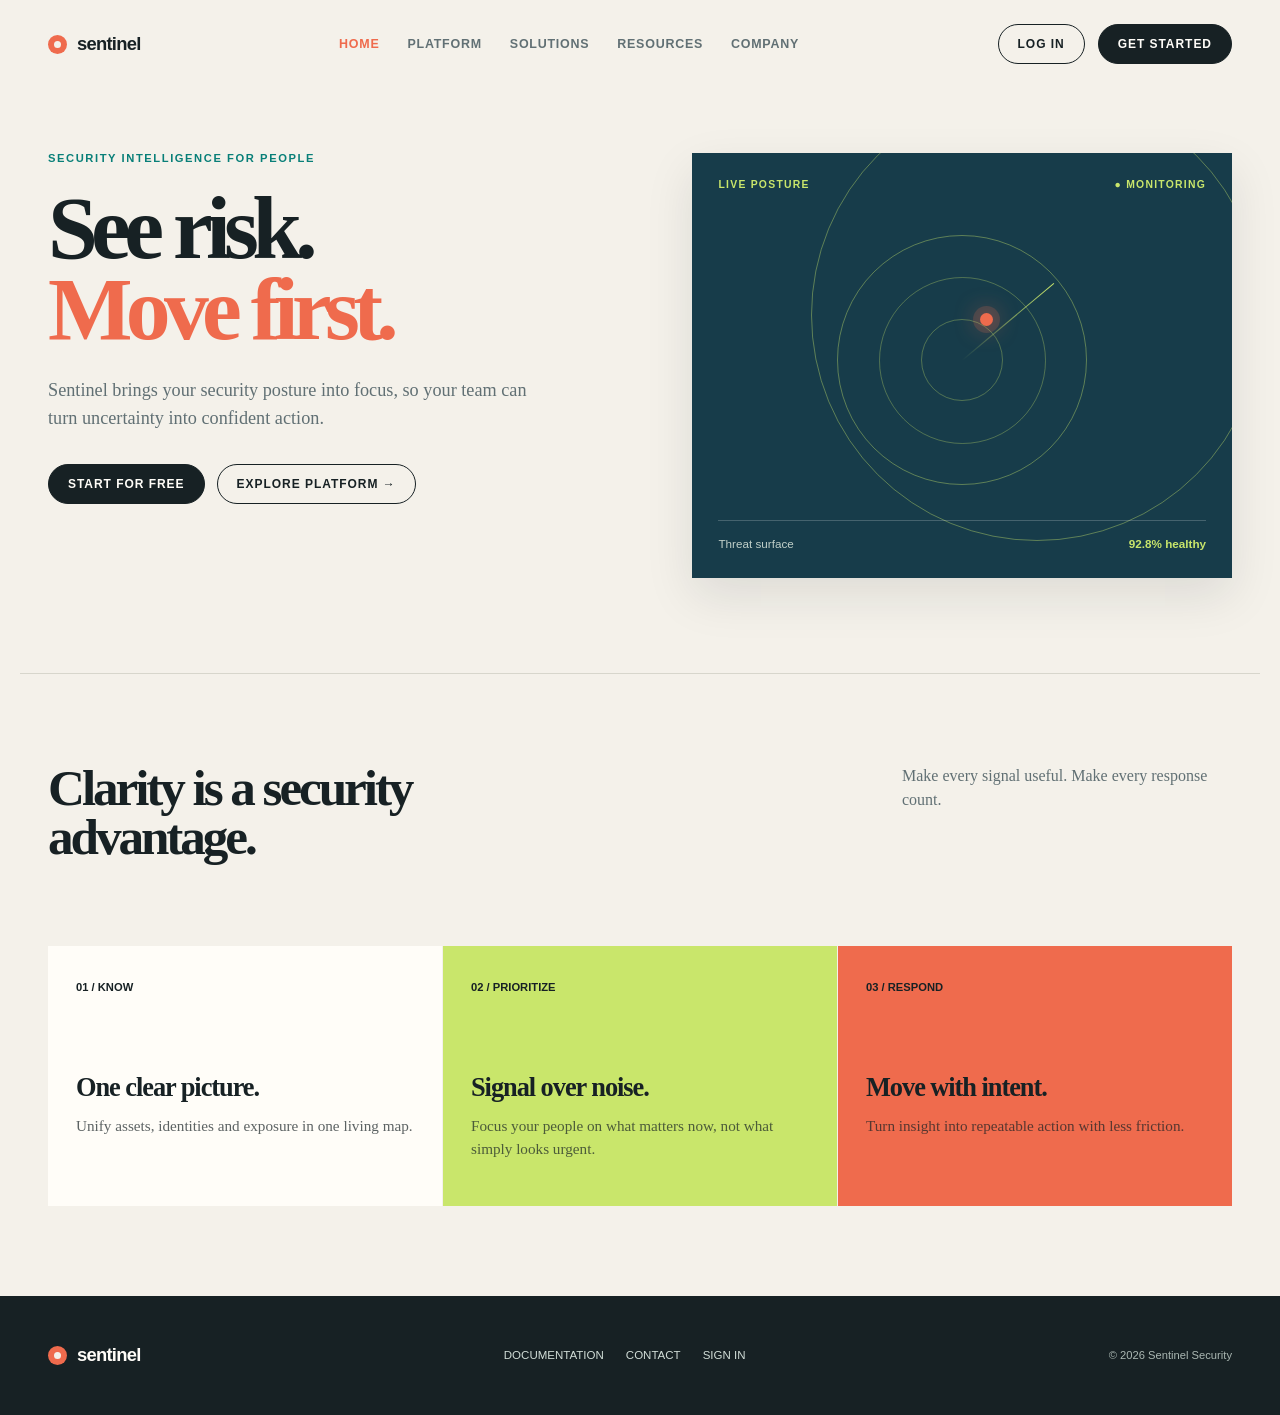
==== templates/index.html @ 2c0209e2 "this is hero page" ====
<!DOCTYPE html>
<html lang="en">
<head>
    <meta charset="UTF-8">
    <meta name="viewport" content="width=device-width, initial-scale=1.0">
    <meta name="description" content="Sentinel gives modern teams a clearer way to understand security risk.">
    <title>Sentinel | Security, made visible</title>
    <link rel="stylesheet" href="../static/CSS/style.css">
</head>
<body>
    <header class="site-header">
        <a class="brand" href="index.html"><span class="brand-mark"></span>sentinel</a>
        <button class="menu-toggle" aria-label="Open navigation" aria-expanded="false">&#9776;</button>
        <nav class="main-nav" aria-label="Main navigation">
            <a class="active" href="index.html">Home</a>
            <a href="platform.html">Platform</a>
            <a href="solutions.html">Solutions</a>
            <a href="resources.html">Resources</a>
            <a href="company.html">Company</a>
        </nav>
        <div class="nav-actions"><a href="login.html" class="button button-light">Log in</a><a href="register.html" class="button button-dark">Get started</a></div>
    </header>
    <main>
        <section class="hero">
            <div>
                <p class="eyebrow">Security intelligence for people</p>
                <h1>See risk.<br><em>Move first.</em></h1>
                <p class="hero-copy">Sentinel brings your security posture into focus, so your team can turn uncertainty into confident action.</p>
                <div class="hero-buttons"><a class="button button-dark" href="register.html">Start for free</a><a class="button button-light" href="platform.html">Explore platform &#8594;</a></div>
            </div>
            <div class="hero-art" aria-label="Live security posture visualization">
                <div class="art-top"><span>Live posture</span><span>● Monitoring</span></div>
                <div class="radar"><span class="radar-line"></span><span class="radar-dot"></span></div>
                <div class="art-foot"><span>Threat surface</span><strong>92.8% healthy</strong></div>
            </div>
        </section>
        <section class="section">
            <div class="section-heading"><h2>Clarity is a security advantage.</h2><p>Make every signal useful. Make every response count.</p></div>
            <div class="feature-grid">
                <article class="feature"><span class="feature-number">01 / KNOW</span><h3>One clear picture.</h3><p>Unify assets, identities and exposure in one living map.</p></article>
                <article class="feature"><span class="feature-number">02 / PRIORITIZE</span><h3>Signal over noise.</h3><p>Focus your people on what matters now, not what simply looks urgent.</p></article>
                <article class="feature"><span class="feature-number">03 / RESPOND</span><h3>Move with intent.</h3><p>Turn insight into repeatable action with less friction.</p></article>
            </div>
        </section>
    </main>
    <footer class="site-footer"><div class="footer-inner"><a class="brand" href="index.html"><span class="brand-mark"></span>sentinel</a><div class="footer-links"><a href="resources.html">Documentation</a><a href="company.html">Contact</a><a href="login.html">Sign in</a></div><small>© 2026 Sentinel Security</small></div></footer>
    <div class="toast" role="status"></div>
    <script src="../static/JS/script.js"></script>
</body>
</html>
---- static/CSS/style.css ----
:root {
    --ink: #172124;
    --muted: #617074;
    --paper: #f4f1ea;
    --white: #fffdf8;
    --line: #d7d6cc;
    --coral: #ef6b4d;
    --lime: #c9e66b;
    --teal: #087f78;
    --navy: #173c4a;
    --shadow: 0 18px 45px rgba(23, 33, 36, .1);
}
* { box-sizing: border-box; }
html { scroll-behavior: smooth; }
body { margin: 0; color: var(--ink); background: var(--paper); font-family: Georgia, 'Times New Roman', serif; line-height: 1.5; }
button, input { font: inherit; }
a { color: inherit; text-decoration: none; }
.site-header { align-items: center; display: flex; justify-content: space-between; margin: 0 auto; max-width: 1240px; padding: 24px 28px; }
.brand { align-items: center; display: flex; font: 800 1.15rem/1 'Trebuchet MS', sans-serif; gap: 10px; letter-spacing: -.04em; }
.brand-mark { background: var(--coral); border-radius: 50%; display: inline-block; height: 19px; position: relative; width: 19px; }
.brand-mark::after { background: var(--paper); border-radius: 50%; content: ''; height: 7px; left: 6px; position: absolute; top: 6px; width: 7px; }
.main-nav { align-items: center; display: flex; gap: 28px; }
.main-nav a { color: var(--muted); font: 600 .78rem/1 'Trebuchet MS', sans-serif; letter-spacing: .06em; text-transform: uppercase; }
.main-nav a:hover, .main-nav a.active { color: var(--coral); }
.nav-actions { align-items: center; display: flex; gap: 13px; }
.menu-toggle { background: transparent; border: 0; cursor: pointer; display: none; font-size: 1.5rem; }
.button { border: 1px solid var(--ink); border-radius: 99px; cursor: pointer; display: inline-block; font: 700 .75rem/1 'Trebuchet MS', sans-serif; letter-spacing: .08em; padding: 13px 19px; text-transform: uppercase; transition: transform .2s, background .2s; }
.button:hover { transform: translateY(-2px); }
.button-dark { background: var(--ink); color: var(--white); }
.button-dark:hover { background: var(--coral); border-color: var(--coral); }
.button-light { background: transparent; }
.button-light:hover { background: var(--white); }
.button-coral { background: var(--coral); border-color: var(--coral); color: #fff; }
.hero { display: grid; gap: 45px; grid-template-columns: minmax(0, 1fr) minmax(320px, .9fr); margin: 65px auto 95px; max-width: 1240px; padding: 0 28px; }
.eyebrow { color: var(--teal); font: 700 .7rem/1 'Trebuchet MS', sans-serif; letter-spacing: .14em; text-transform: uppercase; }
h1, h2, h3, p { margin-top: 0; }
h1 { font-size: clamp(3.25rem, 7vw, 6.8rem); letter-spacing: -.075em; line-height: .9; margin: 24px 0 28px; max-width: 680px; }
h1 em { color: var(--coral); font-style: normal; }
.hero-copy { color: var(--muted); font-size: 1.14rem; max-width: 480px; }
.hero-buttons { display: flex; flex-wrap: wrap; gap: 12px; margin-top: 32px; }
.hero-art { align-self: center; background: var(--navy); box-shadow: var(--shadow); min-height: 425px; overflow: hidden; padding: 26px; position: relative; }
.hero-art::before { border: 1px solid rgba(201, 230, 107, .4); border-radius: 50%; content: ''; height: 450px; left: 22%; position: absolute; top: -15%; width: 450px; }
.art-top { color: var(--lime); display: flex; font: 700 .65rem 'Trebuchet MS', sans-serif; justify-content: space-between; letter-spacing: .12em; position: relative; text-transform: uppercase; }
.radar { align-items: center; border: 1px solid rgba(201, 230, 107, .4); border-radius: 50%; display: flex; height: 250px; justify-content: center; margin: 45px auto 35px; position: relative; width: 250px; }
.radar::before, .radar::after { border: 1px solid rgba(201, 230, 107, .32); border-radius: 50%; content: ''; position: absolute; }
.radar::before { height: 165px; width: 165px; }
.radar::after { height: 80px; width: 80px; }
.radar-dot { background: var(--coral); border-radius: 50%; box-shadow: 0 0 0 7px rgba(239, 107, 77, .18), 0 0 25px var(--coral); height: 13px; left: 57%; position: absolute; top: 31%; width: 13px; }
.radar-line { background: linear-gradient(90deg, transparent, var(--lime)); height: 1px; left: 50%; position: absolute; top: 50%; transform-origin: left; transform: rotate(-40deg); width: 120px; }
.art-foot { border-top: 1px solid rgba(255,255,255,.2); color: #c1d0c9; display: flex; font: .73rem 'Trebuchet MS', sans-serif; justify-content: space-between; padding-top: 16px; position: relative; }
.art-foot strong { color: var(--lime); }
.section { border-top: 1px solid var(--line); margin: 0 auto; max-width: 1240px; padding: 90px 28px; }
.section-heading { display: flex; justify-content: space-between; margin-bottom: 42px; }
h2 { font-size: clamp(2.2rem, 4vw, 4rem); letter-spacing: -.06em; line-height: .95; max-width: 540px; }
.section-heading p { color: var(--muted); max-width: 330px; }
.feature-grid { display: grid; gap: 1px; grid-template-columns: repeat(3, 1fr); }
.feature { background: var(--white); min-height: 260px; padding: 28px; }
.feature:nth-child(2) { background: var(--lime); }
.feature:nth-child(3) { background: var(--coral); }
.feature-number { font: 700 .7rem 'Trebuchet MS', sans-serif; }
.feature h3 { font-size: 1.65rem; letter-spacing: -.04em; margin: 70px 0 8px; }
.feature p { color: rgba(23,33,36,.7); font-size: .95rem; margin: 0; }
.page-hero { margin: 60px auto 85px; max-width: 980px; padding: 0 28px; }
.page-hero h1 { max-width: 800px; }
.page-hero p { color: var(--muted); font-size: 1.15rem; max-width: 560px; }
.content-grid { display: grid; gap: 28px; grid-template-columns: repeat(2, 1fr); }
.content-card { background: var(--white); padding: 30px; }
.content-card h3 { font-size: 1.8rem; letter-spacing: -.05em; }
.content-card p { color: var(--muted); }
.form-wrap { display: grid; gap: 55px; grid-template-columns: .8fr 1.2fr; margin: 60px auto 100px; max-width: 940px; padding: 0 28px; }
.form-intro h1 { font-size: clamp(3rem, 6vw, 5.5rem); }
.form-panel { background: var(--white); box-shadow: var(--shadow); padding: 34px; }
.form-panel h2 { font-size: 2.3rem; margin-bottom: 28px; }
.form-row { display: grid; gap: 15px; grid-template-columns: 1fr 1fr; }
label { display: block; font: 700 .7rem 'Trebuchet MS', sans-serif; letter-spacing: .09em; margin: 0 0 8px; text-transform: uppercase; }
input { background: var(--paper); border: 1px solid var(--line); border-radius: 0; margin-bottom: 20px; padding: 14px; width: 100%; }
input:focus { border-color: var(--teal); outline: 2px solid rgba(8,127,120,.18); }
.form-panel .button { margin-top: 5px; width: 100%; }
.form-note { color: var(--muted); font-size: .78rem; margin: 18px 0 0; text-align: center; }
.form-note a { color: var(--coral); font-weight: 700; }
.site-footer { background: var(--ink); color: var(--white); padding: 50px 28px; }
.footer-inner { align-items: center; display: flex; justify-content: space-between; margin: auto; max-width: 1184px; }
.footer-inner small { color: #aab7b2; font: .7rem 'Trebuchet MS', sans-serif; }
.footer-links { display: flex; gap: 22px; }
.footer-links a { color: #d1ddd7; font: .72rem 'Trebuchet MS', sans-serif; text-transform: uppercase; }
.toast { background: var(--lime); bottom: 24px; box-shadow: var(--shadow); display: none; font: 700 .78rem 'Trebuchet MS', sans-serif; left: 50%; padding: 15px 20px; position: fixed; transform: translateX(-50%); z-index: 5; }
.toast.show { display: block; }
@media (max-width: 760px) {
    .site-header { padding: 19px 20px; }
    .menu-toggle { display: block; }
    .main-nav { background: var(--white); box-shadow: var(--shadow); display: none; flex-direction: column; left: 20px; padding: 24px; position: absolute; right: 20px; top: 68px; z-index: 3; }
    .main-nav.open { display: flex; }
    .nav-actions { display: none; }
    .hero { grid-template-columns: 1fr; margin: 42px auto 70px; }
    .hero-art { min-height: 350px; }
    .section-heading, .footer-inner { align-items: flex-start; flex-direction: column; gap: 15px; }
    .feature-grid, .content-grid, .form-wrap { grid-template-columns: 1fr; }
    .feature h3 { margin-top: 48px; }
    .footer-links { flex-wrap: wrap; }
}
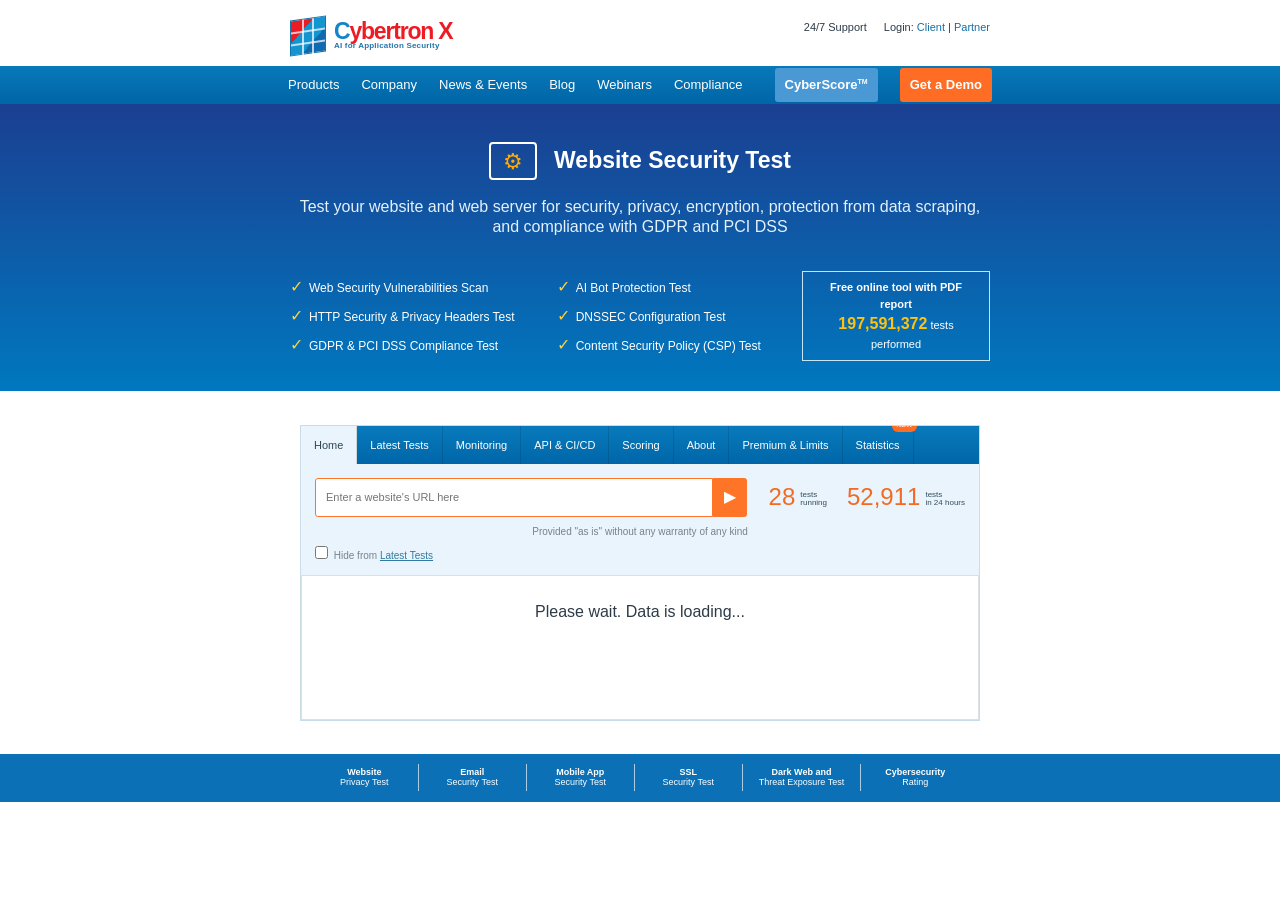
==== commit c965e48f: "This are the modified and corrected code" ====
--- a/templates/index.html
+++ b/templates/index.html
@@ -3,47 +3,37 @@
 <head>
     <meta charset="UTF-8">
     <meta name="viewport" content="width=device-width, initial-scale=1.0">
-    <meta name="description" content="Sentinel gives modern teams a clearer way to understand security risk.">
-    <title>Sentinel | Security, made visible</title>
+    <meta name="description" content="Free website security test for vulnerabilities, privacy, encryption and compliance.">
+    <title>Website Security Test | Cybertron X</title>
+    <link rel="icon" type="image/svg+xml" href="../static/images/favicon.svg">
     <link rel="stylesheet" href="../static/CSS/style.css">
 </head>
-<body>
-    <header class="site-header">
-        <a class="brand" href="index.html"><span class="brand-mark"></span>sentinel</a>
-        <button class="menu-toggle" aria-label="Open navigation" aria-expanded="false">&#9776;</button>
-        <nav class="main-nav" aria-label="Main navigation">
-            <a class="active" href="index.html">Home</a>
-            <a href="platform.html">Platform</a>
-            <a href="solutions.html">Solutions</a>
-            <a href="resources.html">Resources</a>
-            <a href="company.html">Company</a>
-        </nav>
-        <div class="nav-actions"><a href="login.html" class="button button-light">Log in</a><a href="register.html" class="button button-dark">Get started</a></div>
+<body class="immuni-page">
+    <header class="immuni-header">
+        <div class="immuni-topbar">
+            <a class="immuni-logo" href="index.html"><span class="logo-cube"><i></i><b></b></span><span><strong>ImmuniWeb</strong><small>AI for Application Security</small></span></a>
+            <div class="immuni-utility"><span>24/7 Support</span><span>Login: <a href="login.html">Client</a> | <a href="login.html">Partner</a></span></div>
+        </div>
+        <nav class="immuni-main-nav" aria-label="Product navigation"><a href="platform.html">Products</a><a href="company.html">Company</a><a href="resources.html">News &amp; Events</a><a href="resources.html">Blog</a><a href="resources.html">Webinars</a><a href="solutions.html">Compliance</a><a class="score-link" href="platform.html">CyberScore<sup>TM</sup></a><a class="demo-link" href="register.html">Get a Demo</a></nav>
     </header>
     <main>
-        <section class="hero">
-            <div>
-                <p class="eyebrow">Security intelligence for people</p>
-                <h1>See risk.<br><em>Move first.</em></h1>
-                <p class="hero-copy">Sentinel brings your security posture into focus, so your team can turn uncertainty into confident action.</p>
-                <div class="hero-buttons"><a class="button button-dark" href="register.html">Start for free</a><a class="button button-light" href="platform.html">Explore platform &#8594;</a></div>
-            </div>
-            <div class="hero-art" aria-label="Live security posture visualization">
-                <div class="art-top"><span>Live posture</span><span>● Monitoring</span></div>
-                <div class="radar"><span class="radar-line"></span><span class="radar-dot"></span></div>
-                <div class="art-foot"><span>Threat surface</span><strong>92.8% healthy</strong></div>
+        <section class="test-hero">
+            <div class="test-hero-inner">
+                <div class="test-title"><span class="browser-shield">&#9881;</span><h1>Website Security Test</h1></div>
+                <p>Test your website and web server for security, privacy, encryption, protection from data scraping,<br class="desktop-break"> and compliance with GDPR and PCI DSS</p>
+                <div class="test-hero-bottom">
+                    <ul class="test-features"><li>Web Security Vulnerabilities Scan</li><li>AI Bot Protection Test</li><li>HTTP Security &amp; Privacy Headers Test</li><li>DNSSEC Configuration Test</li><li>GDPR &amp; PCI DSS Compliance Test</li><li>Content Security Policy (CSP) Test</li></ul>
+                    <div class="test-counter"><strong>Free online tool with PDF report</strong><b>197,591,372</b> tests performed</div>
+                </div>
             </div>
         </section>
-        <section class="section">
-            <div class="section-heading"><h2>Clarity is a security advantage.</h2><p>Make every signal useful. Make every response count.</p></div>
-            <div class="feature-grid">
-                <article class="feature"><span class="feature-number">01 / KNOW</span><h3>One clear picture.</h3><p>Unify assets, identities and exposure in one living map.</p></article>
-                <article class="feature"><span class="feature-number">02 / PRIORITIZE</span><h3>Signal over noise.</h3><p>Focus your people on what matters now, not what simply looks urgent.</p></article>
-                <article class="feature"><span class="feature-number">03 / RESPOND</span><h3>Move with intent.</h3><p>Turn insight into repeatable action with less friction.</p></article>
-            </div>
+        <section class="test-workspace">
+            <nav class="test-tabs" aria-label="Security test navigation"><a class="active" href="index.html">Home</a><a href="resources.html">Latest Tests</a><a href="platform.html">Monitoring</a><a href="solutions.html">API &amp; CI/CD</a><a href="platform.html">Scoring</a><a href="company.html">About</a><a href="register.html">Premium &amp; Limits</a><a href="resources.html" class="statistics-tab">Statistics <sup>NEW</sup></a></nav>
+            <form class="scan-form" data-scan-form><div class="scan-input"><input type="url" placeholder="Enter a website's URL here" aria-label="Enter a website's URL here" required><button type="submit" aria-label="Run website security test">&#9654;</button></div><div class="live-stats"><strong>28<small>tests<br>running</small></strong><strong>52,911<small>tests<br>in 24 hours</small></strong></div><label class="privacy-toggle"><input type="checkbox"> Hide from <a href="resources.html">Latest Tests</a></label><span class="as-is">Provided "as is" without any warranty of any kind</span></form>
+            <div class="loading-panel">Please wait. Data is loading...</div>
         </section>
+        <section class="security-products"><a href="solutions.html"><b>Website</b><span>Privacy Test</span></a><a href="solutions.html"><b>Email</b><span>Security Test</span></a><a href="platform.html"><b>Mobile App</b><span>Security Test</span></a><a href="platform.html"><b>SSL</b><span>Security Test</span></a><a href="resources.html"><b>Dark Web and</b><span>Threat Exposure Test</span></a><a href="platform.html"><b>Cybersecurity</b><span>Rating</span></a></section>
     </main>
-    <footer class="site-footer"><div class="footer-inner"><a class="brand" href="index.html"><span class="brand-mark"></span>sentinel</a><div class="footer-links"><a href="resources.html">Documentation</a><a href="company.html">Contact</a><a href="login.html">Sign in</a></div><small>© 2026 Sentinel Security</small></div></footer>
     <div class="toast" role="status"></div>
     <script src="../static/JS/script.js"></script>
 </body>
--- a/static/CSS/style.css
+++ b/static/CSS/style.css
@@ -10,11 +10,22 @@
     --navy: #173c4a;
     --shadow: 0 18px 45px rgba(23, 33, 36, .1);
 }
-* { box-sizing: border-box; }
-html { scroll-behavior: smooth; }
-body { margin: 0; color: var(--ink); background: var(--paper); font-family: Georgia, 'Times New Roman', serif; line-height: 1.5; }
-button, input { font: inherit; }
-a { color: inherit; text-decoration: none; }
+* {
+    box-sizing: border-box;
+}
+
+html 
+{ scroll-behavior: smooth; }
+
+body 
+{ margin: 0; color: var(--ink); background: var(--paper); font-family: Georgia, 'Times New Roman', serif; line-height: 1.5; }
+
+button, input 
+{ font: inherit; }
+
+a 
+{ color: inherit; text-decoration: none; }
+
 .site-header { align-items: center; display: flex; justify-content: space-between; margin: 0 auto; max-width: 1240px; padding: 24px 28px; }
 .brand { align-items: center; display: flex; font: 800 1.15rem/1 'Trebuchet MS', sans-serif; gap: 10px; letter-spacing: -.04em; }
 .brand-mark { background: var(--coral); border-radius: 50%; display: inline-block; height: 19px; position: relative; width: 19px; }
@@ -98,3 +109,62 @@
     .feature h3 { margin-top: 48px; }
     .footer-links { flex-wrap: wrap; }
 }
+
+.immuni-page .page-hero,
+.immuni-page .section,
+.immuni-page .form-wrap { background: #fff; }
+.immuni-page .page-hero em,
+.immuni-page .eyebrow { color: #0b70b5; }
+.immuni-page .content-card { border: 1px solid #d7e5ee; box-shadow: 0 3px 12px rgba(20, 87, 130, .07); }
+.immuni-page .content-card:nth-child(2),
+.immuni-page .content-card:nth-child(3) { background: #e9f4fc; }
+.immuni-page .form-panel { border: 1px solid #c8dce9; border-top: 4px solid #0b70b5; box-shadow: 0 4px 18px rgba(20, 87, 130, .1); }
+.immuni-page .button-dark { background: #0b70b5; border-color: #0b70b5; }
+.immuni-page .button-dark:hover { background: #07598f; border-color: #07598f; }
+.immuni-page .site-footer { background: #0b70b5; }
+.immuni-page .site-footer .brand-mark { background: #ffb000; }
+.immuni-footer { align-items: center; background: #0b70b5; color: #fff; display: flex; font-size: 11px; justify-content: space-between; margin-top: 30px; padding: 15px max(28px, calc((100% - 700px) / 2)); }
+.immuni-footer a { color: #fff; text-decoration: underline; }
+
+/* ImmuniWeb website security test layout */
+.immuni-page {
+    background: #fff;
+    color: #2d3b48;
+    font-family: Arial, Helvetica, sans-serif;
+}
+.immuni-header { background: #fff; }
+.immuni-topbar { align-items: center; display: flex; justify-content: space-between; margin: auto; max-width: 700px; padding: 18px 0 12px; }
+.immuni-logo { align-items: center; display: flex; gap: 8px; }
+.immuni-logo > span:last-child { display: flex; flex-direction: column; }
+.immuni-logo strong { color: #ed1c24; font: 700 23px/20px Arial, sans-serif; letter-spacing: -1.2px; }
+.immuni-logo strong::first-letter { color: #1685c5; }
+.immuni-logo small { color: #2573a7; font: 700 8px/10px Arial, sans-serif; letter-spacing: .2px; }
+.logo-cube { background: linear-gradient(135deg, #ec1c24 0 33%, #1395d0 33% 66%, #116ab0 66%); border: 1px solid #1673ad; display: block; height: 36px; position: relative; transform: skewY(-8deg); width: 36px; }
+.logo-cube::before, .logo-cube::after, .logo-cube i, .logo-cube b { border: 1px solid rgba(255,255,255,.72); content: ''; position: absolute; }
+.logo-cube::before { height: 100%; left: 11px; top: 0; }.logo-cube::after { height: 100%; right: 11px; top: 0; }.logo-cube i { left: 0; top: 11px; width: 100%; }.logo-cube b { left: 0; top: 23px; width: 100%; }
+.immuni-utility { align-self: flex-start; color: #2d3b48; display: flex; font-size: 11px; gap: 17px; padding-top: 1px; }
+.immuni-utility a { color: #176ea3; }
+.immuni-main-nav { align-items: center; background: linear-gradient(#0879ba, #0065a7); display: flex; gap: 22px; justify-content: center; min-height: 38px; padding: 0 14px; }
+.immuni-main-nav a { color: #fff; font-size: 13px; text-decoration: none; }
+.immuni-main-nav a:hover { text-decoration: underline; }
+.immuni-main-nav .score-link, .immuni-main-nav .demo-link { border-radius: 3px; font-weight: 700; padding: 7px 10px; }
+.immuni-main-nav .score-link { background: #4a99d5; margin-left: 10px; }.immuni-main-nav .demo-link { background: #ff6d24; }
+.immuni-main-nav sup { font-size: 7px; }
+.test-hero { background: linear-gradient(180deg, #1b3f91, #0078bf); color: #fff; }
+.test-hero-inner { margin: auto; max-width: 700px; padding: 38px 0 30px; }
+.test-title { align-items: center; display: flex; gap: 17px; justify-content: center; }
+.test-title h1 { font: 700 23px/1.1 Arial, sans-serif; letter-spacing: 0; margin: 0; max-width: none; }
+.browser-shield { border: 2px solid #fff; border-radius: 4px; color: #ffad00; display: inline-grid; font-size: 22px; height: 38px; place-items: center; width: 48px; }
+.test-hero p { color: #e3f1fb; font-size: 16px; line-height: 1.25; margin: 17px 0 34px; text-align: center; }
+.test-hero-bottom { align-items: center; display: flex; gap: 38px; justify-content: center; }
+.test-features { display: grid; gap: 5px 42px; grid-template-columns: 1fr 1fr; list-style: none; margin: 0; padding: 0; }
+.test-features li { font-size: 12px; white-space: nowrap; }.test-features li::before { color: #ffd33b; content: '\2713'; font-size: 16px; margin-right: 6px; }
+.test-counter { border: 1px solid #c6e5f7; font-size: 11px; min-width: 188px; padding: 7px 10px; text-align: center; }.test-counter strong { display: block; }.test-counter b { color: #ffc20e; font-size: 16px; }
+.test-workspace { background: #e9f4fc; border: 1px solid #c8dce9; margin: 34px auto 33px; max-width: 680px; }
+.test-tabs { background: linear-gradient(#087abb, #0066a9); display: flex; overflow-x: auto; }.test-tabs a { border-right: 1px solid rgba(0,0,0,.12); color: white; font-size: 11px; padding: 11px 13px; white-space: nowrap; }.test-tabs a.active { background: #e9f4fc; color: #304656; }.statistics-tab { position: relative; }.statistics-tab sup { background: #ff6d24; border-radius: 6px; font-size: 7px; padding: 2px 4px; position: absolute; right: -4px; top: -8px; }
+.scan-form { display: grid; gap: 7px 22px; grid-template-columns: 1fr auto; padding: 14px; }.scan-input { display: flex; }.scan-input input { background: #fff; border: 1px solid #ff7527; border-radius: 3px 0 0 3px; font-size: 11px; margin: 0; padding: 10px; }.scan-input button { background: #ff7527; border: 0; border-radius: 0 3px 3px 0; color: white; cursor: pointer; width: 35px; }.live-stats { align-items: center; display: flex; gap: 20px; white-space: nowrap; }.live-stats strong { color: #f36b22; font-size: 24px; font-weight: 400; }.live-stats small { color: #324d5d; display: inline-block; font-size: 8px; line-height: 1; margin-left: 5px; }.privacy-toggle, .as-is { color: #77838b; font-size: 10px; font-weight: 400; letter-spacing: 0; text-transform: none; }.privacy-toggle { grid-column: 1; margin: 0; }.privacy-toggle input { accent-color: #1684bd; margin: 0 3px 0 0; padding: 0; width: auto; }.privacy-toggle a { color: #3379a0; text-decoration: underline; }.as-is { grid-column: 1 / -1; grid-row: 2; text-align: center; }
+.loading-panel { background: #fff; border: 1px solid #d7e1e7; height: 145px; margin: 0; padding-top: 24px; text-align: center; }
+.security-products { align-items: center; background: #0b70b5; bottom: 0; display: flex; gap: 0; justify-content: center; min-height: 48px; position: relative; width: 100%; }.security-products a { border-right: 1px solid rgba(255,255,255,.65); color: white; display: flex; flex-direction: column; font-size: 9px; line-height: 1.05; min-width: 108px; padding: 4px 16px; text-align: center; }.security-products a:last-child { border: 0; }.security-products a:hover { background: #08629e; }.security-products b { font-weight: 700; }
+@media (max-width: 760px) {
+    .immuni-topbar { padding: 13px 18px; }.immuni-utility { flex-direction: column; font-size: 9px; gap: 4px; text-align: right; }.immuni-main-nav { gap: 15px; justify-content: flex-start; overflow-x: auto; }.immuni-main-nav a { font-size: 11px; white-space: nowrap; }.immuni-main-nav .score-link { margin-left: 0; }.test-hero-inner { padding: 30px 18px; }.test-hero p { font-size: 14px; }.desktop-break { display: none; }.test-hero-bottom { align-items: stretch; flex-direction: column; gap: 20px; }.test-features { gap: 6px 12px; }.test-features li { font-size: 10px; white-space: normal; }.test-counter { align-self: center; }.test-workspace { margin: 20px 12px; }.scan-form { grid-template-columns: 1fr; }.live-stats { justify-content: center; }.privacy-toggle, .as-is { grid-column: 1; }.security-products { flex-wrap: wrap; padding: 6px 8px; }.security-products a { min-width: 33%; padding: 6px 4px; }
+}
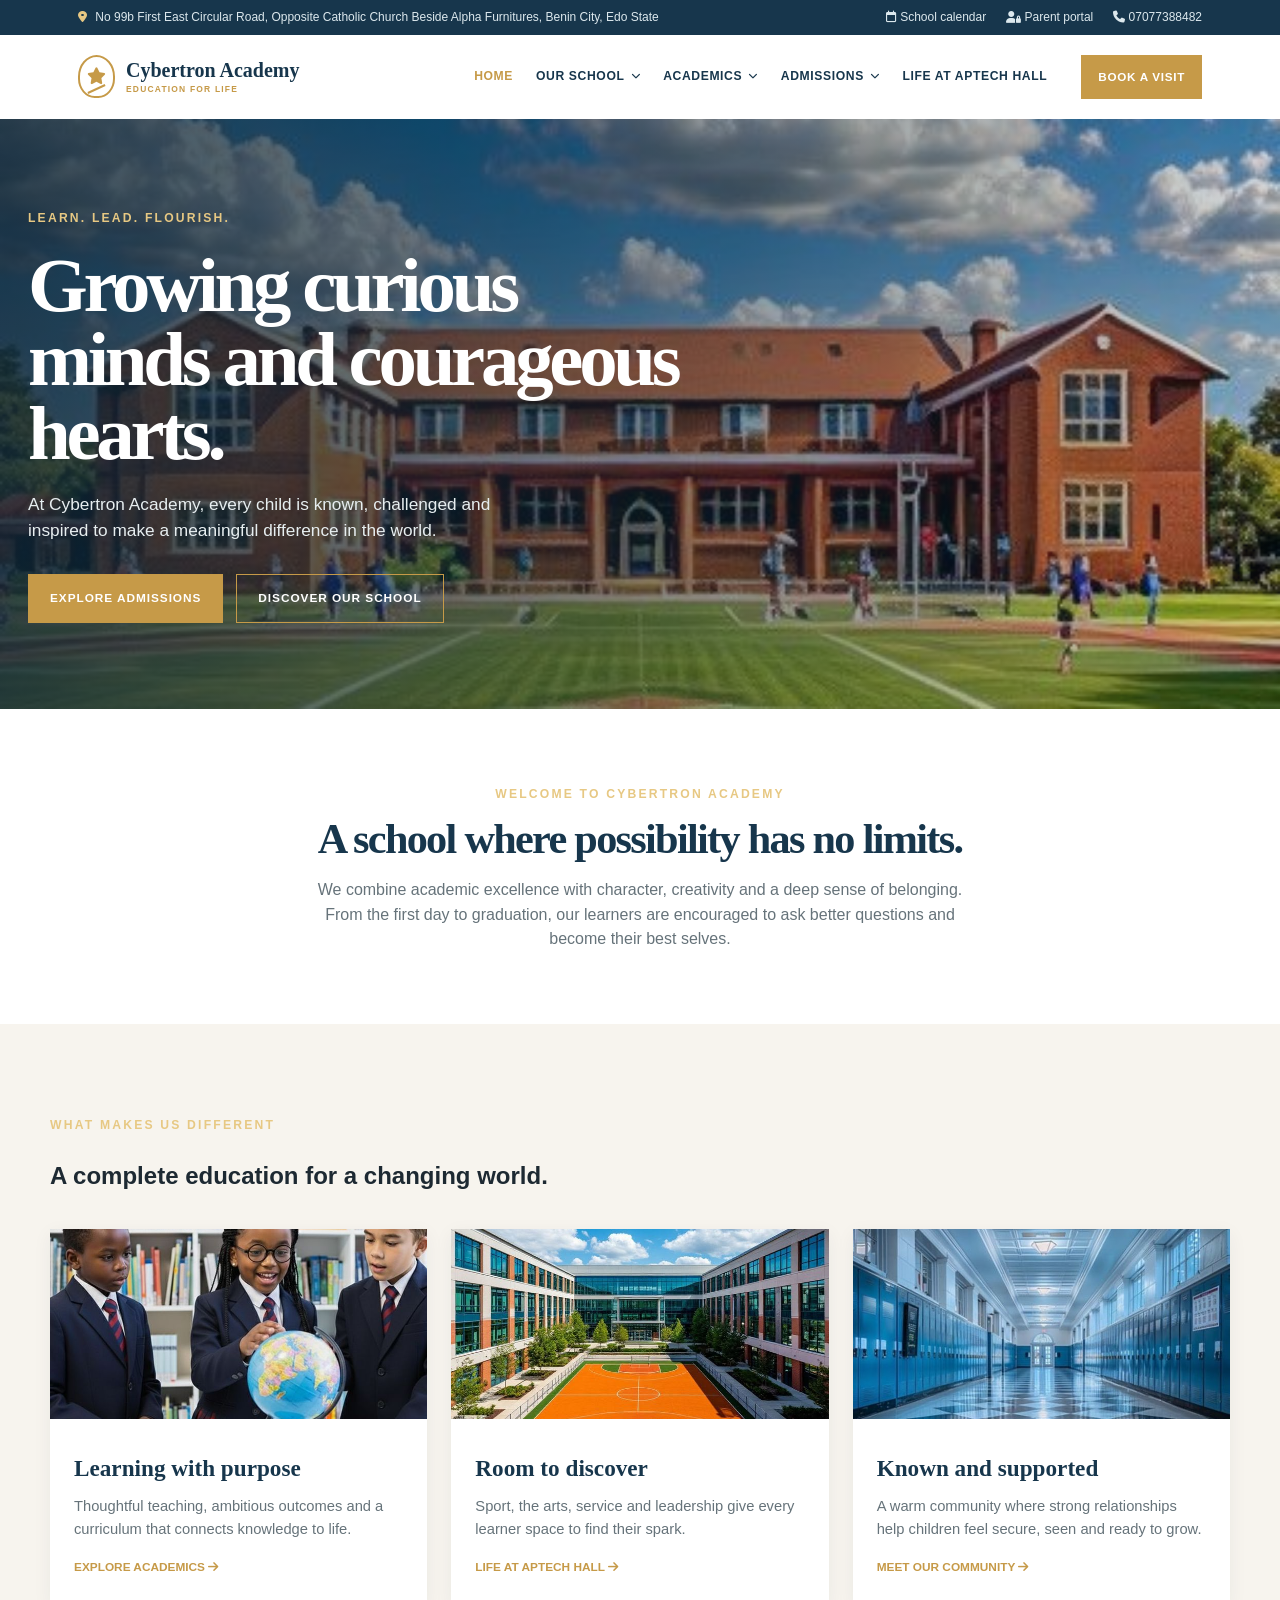
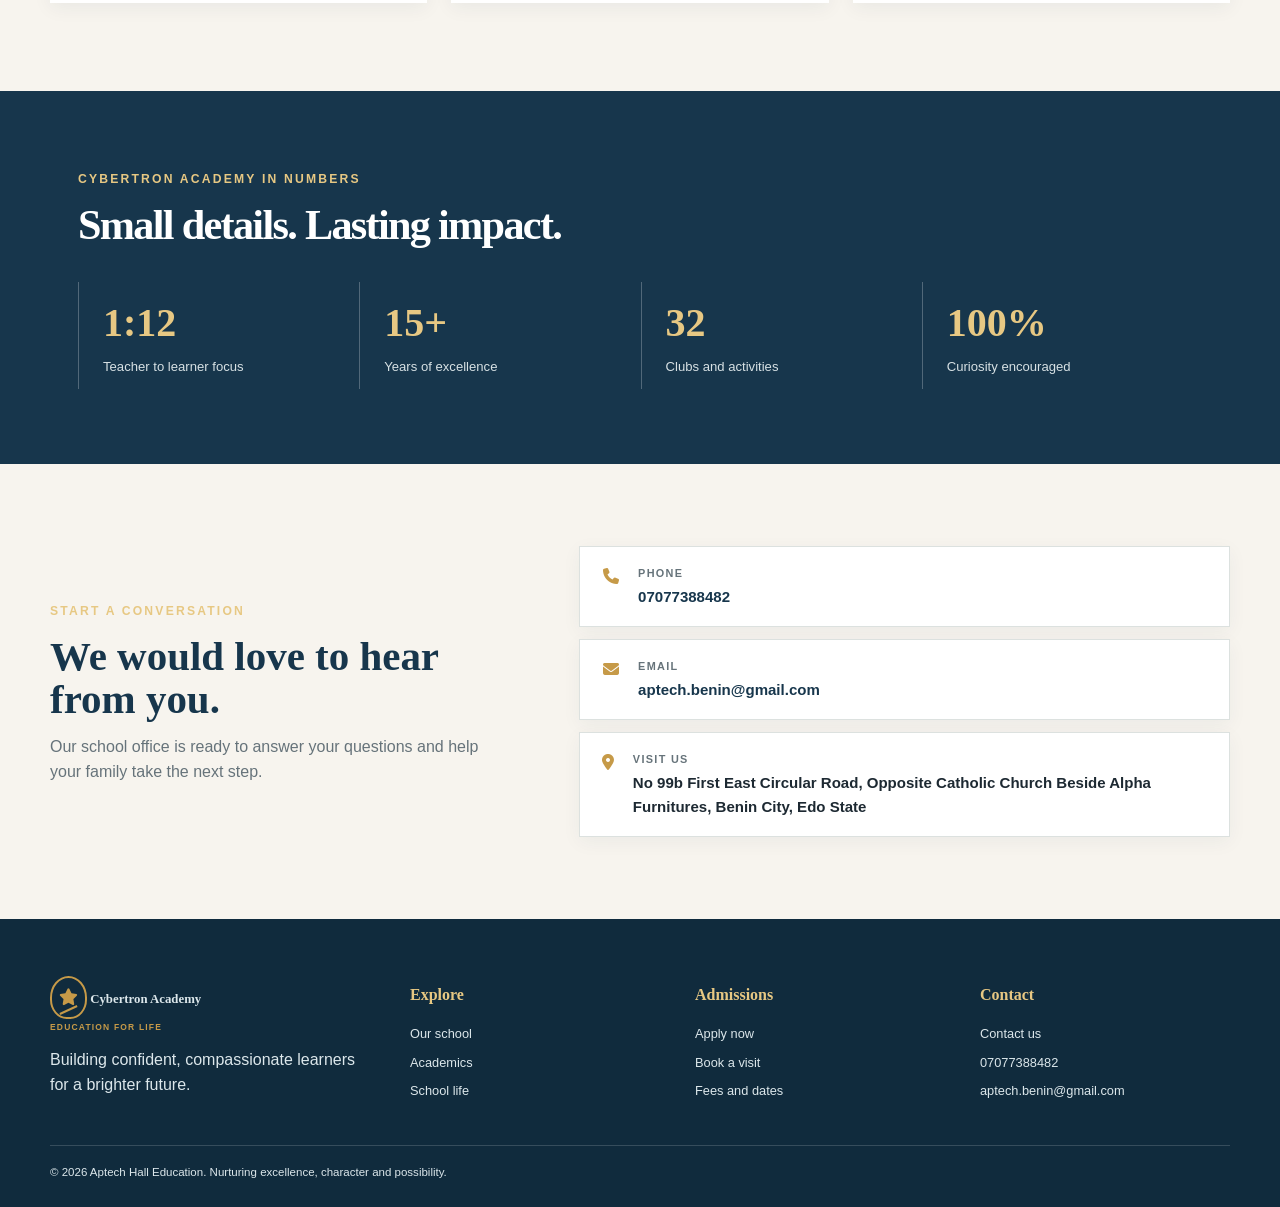
==== commit 926696e7: "Conversion carried out" ====
--- a/templates/index.html
+++ b/templates/index.html
@@ -1,40 +1,190 @@
-<!DOCTYPE html>
+<!doctype html>
 <html lang="en">
 <head>
     <meta charset="UTF-8">
     <meta name="viewport" content="width=device-width, initial-scale=1.0">
-    <meta name="description" content="Free website security test for vulnerabilities, privacy, encryption and compliance.">
-    <title>Website Security Test | Cybertron X</title>
+    <meta name="description" content="Cybertron Academy: a nurturing environment where every learner can flourish.">
+    <title>Cybertron Academy | Learn, Lead, Flourish</title>
     <link rel="icon" type="image/svg+xml" href="../static/images/favicon.svg">
     <link rel="stylesheet" href="../static/CSS/style.css">
+    <link rel="stylesheet" href="../static/CSS/school.css">
+    <link rel="stylesheet" href="https://cdnjs.cloudflare.com/ajax/libs/font-awesome/6.5.2/css/all.min.css">
 </head>
-<body class="immuni-page">
-    <header class="immuni-header">
-        <div class="immuni-topbar">
-            <a class="immuni-logo" href="index.html"><span class="logo-cube"><i></i><b></b></span><span><strong>ImmuniWeb</strong><small>AI for Application Security</small></span></a>
-            <div class="immuni-utility"><span>24/7 Support</span><span>Login: <a href="login.html">Client</a> | <a href="login.html">Partner</a></span></div>
+<body class="school-site">
+    <div class="school-topbar">
+        <div class="school-topbar-inner">
+            <span class="school-address"><i class="fa-solid fa-location-dot"></i> No 99b First East Circular Road, Opposite Catholic Church Beside Alpha Furnitures, Benin City, Edo State</span>
+            <div class="school-top-links">
+                <a href="calendar.html"><i class="fa-regular fa-calendar"></i> School calendar</a>
+                <a href="login.html"><i class="fa-solid fa-user-lock"></i> Parent portal</a>
+                <a href="tel:07077388482"><i class="fa-solid fa-phone"></i> 07077388482</a>
+            </div>
         </div>
-        <nav class="immuni-main-nav" aria-label="Product navigation"><a href="platform.html">Products</a><a href="company.html">Company</a><a href="resources.html">News &amp; Events</a><a href="resources.html">Blog</a><a href="resources.html">Webinars</a><a href="solutions.html">Compliance</a><a class="score-link" href="platform.html">CyberScore<sup>TM</sup></a><a class="demo-link" href="register.html">Get a Demo</a></nav>
+    </div>
+
+    <header class="school-header">
+        <nav class="school-nav-inner" aria-label="Main navigation">
+            <a class="school-logo" href="index.html">
+                <span class="school-crest"><i class="fa-solid fa-star"></i></span>
+                <span>Cybertron Academy<small>Education for life</small></span>
+            </a>
+            <button class="school-mobile-toggle" aria-label="Open navigation" aria-expanded="false">
+                <i class="fa-solid fa-bars"></i>
+            </button>
+            <ul class="school-menu">
+                <li><a class="active" href="index.html">Home</a></li>
+                <li>
+                    <a href="platform.html">Our School <i class="fa-solid fa-chevron-down"></i></a>
+                    <ul class="school-dropdown">
+                        <li><a href="platform.html">Why Cybertron Academy</a></li>
+                        <li><a href="company.html">Our story</a></li>
+                        <li><a href="resources.html">Leadership &amp; values</a></li>
+                    </ul>
+                </li>
+                <li>
+                    <a href="solutions.html">Academics <i class="fa-solid fa-chevron-down"></i></a>
+                    <ul class="school-dropdown">
+                        <li><a href="solutions.html">Early years</a></li>
+                        <li><a href="solutions.html">Primary school</a></li>
+                        <li><a href="solutions.html">Secondary school</a></li>
+                    </ul>
+                </li>
+                <li>
+                    <a href="resources.html">Admissions <i class="fa-solid fa-chevron-down"></i></a>
+                    <ul class="school-dropdown">
+                        <li><a href="register.html">Apply now</a></li>
+                        <li><a href="resources.html">Admissions process</a></li>
+                        <li><a href="resources.html">Fees &amp; dates</a></li>
+                    </ul>
+                </li>
+                <li><a href="resources.html">Life at Aptech Hall</a></li>
+            </ul>
+            <a class="school-nav-button" href="register.html">Book a visit</a>
+        </nav>
     </header>
+
     <main>
-        <section class="test-hero">
-            <div class="test-hero-inner">
-                <div class="test-title"><span class="browser-shield">&#9881;</span><h1>Website Security Test</h1></div>
-                <p>Test your website and web server for security, privacy, encryption, protection from data scraping,<br class="desktop-break"> and compliance with GDPR and PCI DSS</p>
-                <div class="test-hero-bottom">
-                    <ul class="test-features"><li>Web Security Vulnerabilities Scan</li><li>AI Bot Protection Test</li><li>HTTP Security &amp; Privacy Headers Test</li><li>DNSSEC Configuration Test</li><li>GDPR &amp; PCI DSS Compliance Test</li><li>Content Security Policy (CSP) Test</li></ul>
-                    <div class="test-counter"><strong>Free online tool with PDF report</strong><b>197,591,372</b> tests performed</div>
+        <section class="school-hero">
+            <div class="school-hero-content">
+                <span class="school-kicker">Learn. Lead. Flourish.</span>
+                <h1>Growing curious minds and courageous hearts.</h1>
+                <p>At Cybertron Academy, every child is known, challenged and inspired to make a meaningful difference in the world.</p>
+                <div class="school-actions">
+                    <a class="school-button school-button-gold" href="register.html">Explore admissions</a>
+                    <a class="school-button school-button-outline" href="platform.html">Discover our school</a>
                 </div>
             </div>
         </section>
-        <section class="test-workspace">
-            <nav class="test-tabs" aria-label="Security test navigation"><a class="active" href="index.html">Home</a><a href="resources.html">Latest Tests</a><a href="platform.html">Monitoring</a><a href="solutions.html">API &amp; CI/CD</a><a href="platform.html">Scoring</a><a href="company.html">About</a><a href="register.html">Premium &amp; Limits</a><a href="resources.html" class="statistics-tab">Statistics <sup>NEW</sup></a></nav>
-            <form class="scan-form" data-scan-form><div class="scan-input"><input type="url" placeholder="Enter a website's URL here" aria-label="Enter a website's URL here" required><button type="submit" aria-label="Run website security test">&#9654;</button></div><div class="live-stats"><strong>28<small>tests<br>running</small></strong><strong>52,911<small>tests<br>in 24 hours</small></strong></div><label class="privacy-toggle"><input type="checkbox"> Hide from <a href="resources.html">Latest Tests</a></label><span class="as-is">Provided "as is" without any warranty of any kind</span></form>
-            <div class="loading-panel">Please wait. Data is loading...</div>
+
+        <section class="school-intro">
+            <span class="school-kicker">Welcome to Cybertron Academy</span>
+            <h2>A school where possibility has no limits.</h2>
+            <p>We combine academic excellence with character, creativity and a deep sense of belonging. From the first day to graduation, our learners are encouraged to ask better questions and become their best selves.</p>
         </section>
-        <section class="security-products"><a href="solutions.html"><b>Website</b><span>Privacy Test</span></a><a href="solutions.html"><b>Email</b><span>Security Test</span></a><a href="platform.html"><b>Mobile App</b><span>Security Test</span></a><a href="platform.html"><b>SSL</b><span>Security Test</span></a><a href="resources.html"><b>Dark Web and</b><span>Threat Exposure Test</span></a><a href="platform.html"><b>Cybersecurity</b><span>Rating</span></a></section>
+
+        <section class="school-showcase school-container">
+            <div class="school-section-heading">
+                <span class="school-kicker">What makes us different</span>
+                <h2>A complete education for a changing world.</h2>
+            </div>
+            <div class="school-grid">
+                <article class="school-card">
+                    <img class="school-card-image" src="../static/images/Learning.jfif" alt="Students learning in a classroom">
+                    <div class="school-card-body">
+                        <h3>Learning with purpose</h3>
+                        <p>Thoughtful teaching, ambitious outcomes and a curriculum that connects knowledge to life.</p>
+                        <a class="school-card-link" href="solutions.html">Explore academics <i class="fa-solid fa-arrow-right"></i></a>
+                    </div>
+                </article>
+                <article class="school-card">
+                    <img class="school-card-image" src="../static/images/Sport Pitch.jfif" alt="School sports field">
+                    <div class="school-card-body">
+                        <h3>Room to discover</h3>
+                        <p>Sport, the arts, service and leadership give every learner space to find their spark.</p>
+                        <a class="school-card-link" href="resources.html">Life at Aptech Hall <i class="fa-solid fa-arrow-right"></i></a>
+                    </div>
+                </article>
+                <article class="school-card">
+                    <img class="school-card-image" src="../static/images/Hallway.jfif" alt="Bright school hallway">
+                    <div class="school-card-body">
+                        <h3>Known and supported</h3>
+                        <p>A warm community where strong relationships help children feel secure, seen and ready to grow.</p>
+                        <a class="school-card-link" href="company.html">Meet our community <i class="fa-solid fa-arrow-right"></i></a>
+                    </div>
+                </article>
+            </div>
+        </section>
+
+        <section class="school-band">
+            <div class="school-section school-container">
+                <div class="school-section-heading">
+                    <span class="school-kicker">Cybertron Academy in numbers</span>
+                    <h2>Small details. Lasting impact.</h2>
+                </div>
+                <div class="school-stat-grid">
+                    <div class="school-stat"><strong>1:12</strong><span>Teacher to learner focus</span></div>
+                    <div class="school-stat"><strong>15+</strong><span>Years of excellence</span></div>
+                    <div class="school-stat"><strong>32</strong><span>Clubs and activities</span></div>
+                    <div class="school-stat"><strong>100%</strong><span>Curiosity encouraged</span></div>
+                </div>
+            </div>
+        </section>
+
+        <section class="school-contact-strip school-container">
+            <div class="school-contact-intro">
+                <span class="school-kicker">Start a conversation</span>
+                <h2>We would love to hear from you.</h2>
+                <p>Our school office is ready to answer your questions and help your family take the next step.</p>
+            </div>
+            <div class="school-contact-list">
+                <a class="school-contact-item" href="tel:07077388482">
+                    <i class="fa-solid fa-phone"></i>
+                    <span><small>Phone</small>07077388482</span>
+                </a>
+                <a class="school-contact-item" href="mailto:aptech.benin@gmail.com">
+                    <i class="fa-solid fa-envelope"></i>
+                    <span><small>Email</small>aptech.benin@gmail.com</span>
+                </a>
+                <div class="school-contact-item school-contact-address">
+                    <i class="fa-solid fa-location-dot"></i>
+                    <span><small>Visit us</small>No 99b First East Circular Road, Opposite Catholic Church Beside Alpha Furnitures, Benin City, Edo State</span>
+                </div>
+            </div>
+        </section>
     </main>
-    <div class="toast" role="status"></div>
-    <script src="../static/JS/script.js"></script>
+
+    <footer class="school-footer">
+        <div class="school-container school-footer-grid">
+            <div>
+                <a class="school-logo" href="index.html">
+                    <span class="school-crest"><i class="fa-solid fa-star"></i></span>
+                    <span>Cybertron Academy<small>Education for life</small></span>
+                </a>
+                <p>Building confident, compassionate learners for a brighter future.</p>
+            </div>
+            <div>
+                <h3>Explore</h3>
+                <a href="platform.html">Our school</a>
+                <a href="solutions.html">Academics</a>
+                <a href="resources.html">School life</a>
+            </div>
+            <div>
+                <h3>Admissions</h3>
+                <a href="register.html">Apply now</a>
+                <a href="resources.html">Book a visit</a>
+                <a href="resources.html">Fees and dates</a>
+            </div>
+            <div>
+                <h3>Contact</h3>
+                <a href="company.html">Contact us</a>
+                <a href="tel:07077388482">07077388482</a>
+                <a href="mailto:aptech.benin@gmail.com">aptech.benin@gmail.com</a>
+            </div>
+        </div>
+        <div class="school-container school-footer-bottom">© 2026 Aptech Hall Education. Nurturing excellence, character and possibility.</div>
+    </footer>
+
+    <div class="school-toast" role="status"></div>
+    <script src="../static/JS/school.js"></script>
 </body>
-</html>+</html>
--- a/static/CSS/style.css
+++ b/static/CSS/style.css
@@ -1,170 +1,37 @@
 :root {
-    --ink: #172124;
-    --muted: #617074;
-    --paper: #f4f1ea;
-    --white: #fffdf8;
-    --line: #d7d6cc;
-    --coral: #ef6b4d;
-    --lime: #c9e66b;
-    --teal: #087f78;
-    --navy: #173c4a;
-    --shadow: 0 18px 45px rgba(23, 33, 36, .1);
+    --content-width: 1180px;
+    --page-gutter: 28px;
+    --focus-color: #c69a48;
 }
+
 * {
     box-sizing: border-box;
 }
 
-html 
-{ scroll-behavior: smooth; }
-
-body 
-{ margin: 0; color: var(--ink); background: var(--paper); font-family: Georgia, 'Times New Roman', serif; line-height: 1.5; }
-
-button, input 
-{ font: inherit; }
-
-a 
-{ color: inherit; text-decoration: none; }
-
-.site-header { align-items: center; display: flex; justify-content: space-between; margin: 0 auto; max-width: 1240px; padding: 24px 28px; }
-.brand { align-items: center; display: flex; font: 800 1.15rem/1 'Trebuchet MS', sans-serif; gap: 10px; letter-spacing: -.04em; }
-.brand-mark { background: var(--coral); border-radius: 50%; display: inline-block; height: 19px; position: relative; width: 19px; }
-.brand-mark::after { background: var(--paper); border-radius: 50%; content: ''; height: 7px; left: 6px; position: absolute; top: 6px; width: 7px; }
-.main-nav { align-items: center; display: flex; gap: 28px; }
-.main-nav a { color: var(--muted); font: 600 .78rem/1 'Trebuchet MS', sans-serif; letter-spacing: .06em; text-transform: uppercase; }
-.main-nav a:hover, .main-nav a.active { color: var(--coral); }
-.nav-actions { align-items: center; display: flex; gap: 13px; }
-.menu-toggle { background: transparent; border: 0; cursor: pointer; display: none; font-size: 1.5rem; }
-.button { border: 1px solid var(--ink); border-radius: 99px; cursor: pointer; display: inline-block; font: 700 .75rem/1 'Trebuchet MS', sans-serif; letter-spacing: .08em; padding: 13px 19px; text-transform: uppercase; transition: transform .2s, background .2s; }
-.button:hover { transform: translateY(-2px); }
-.button-dark { background: var(--ink); color: var(--white); }
-.button-dark:hover { background: var(--coral); border-color: var(--coral); }
-.button-light { background: transparent; }
-.button-light:hover { background: var(--white); }
-.button-coral { background: var(--coral); border-color: var(--coral); color: #fff; }
-.hero { display: grid; gap: 45px; grid-template-columns: minmax(0, 1fr) minmax(320px, .9fr); margin: 65px auto 95px; max-width: 1240px; padding: 0 28px; }
-.eyebrow { color: var(--teal); font: 700 .7rem/1 'Trebuchet MS', sans-serif; letter-spacing: .14em; text-transform: uppercase; }
-h1, h2, h3, p { margin-top: 0; }
-h1 { font-size: clamp(3.25rem, 7vw, 6.8rem); letter-spacing: -.075em; line-height: .9; margin: 24px 0 28px; max-width: 680px; }
-h1 em { color: var(--coral); font-style: normal; }
-.hero-copy { color: var(--muted); font-size: 1.14rem; max-width: 480px; }
-.hero-buttons { display: flex; flex-wrap: wrap; gap: 12px; margin-top: 32px; }
-.hero-art { align-self: center; background: var(--navy); box-shadow: var(--shadow); min-height: 425px; overflow: hidden; padding: 26px; position: relative; }
-.hero-art::before { border: 1px solid rgba(201, 230, 107, .4); border-radius: 50%; content: ''; height: 450px; left: 22%; position: absolute; top: -15%; width: 450px; }
-.art-top { color: var(--lime); display: flex; font: 700 .65rem 'Trebuchet MS', sans-serif; justify-content: space-between; letter-spacing: .12em; position: relative; text-transform: uppercase; }
-.radar { align-items: center; border: 1px solid rgba(201, 230, 107, .4); border-radius: 50%; display: flex; height: 250px; justify-content: center; margin: 45px auto 35px; position: relative; width: 250px; }
-.radar::before, .radar::after { border: 1px solid rgba(201, 230, 107, .32); border-radius: 50%; content: ''; position: absolute; }
-.radar::before { height: 165px; width: 165px; }
-.radar::after { height: 80px; width: 80px; }
-.radar-dot { background: var(--coral); border-radius: 50%; box-shadow: 0 0 0 7px rgba(239, 107, 77, .18), 0 0 25px var(--coral); height: 13px; left: 57%; position: absolute; top: 31%; width: 13px; }
-.radar-line { background: linear-gradient(90deg, transparent, var(--lime)); height: 1px; left: 50%; position: absolute; top: 50%; transform-origin: left; transform: rotate(-40deg); width: 120px; }
-.art-foot { border-top: 1px solid rgba(255,255,255,.2); color: #c1d0c9; display: flex; font: .73rem 'Trebuchet MS', sans-serif; justify-content: space-between; padding-top: 16px; position: relative; }
-.art-foot strong { color: var(--lime); }
-.section { border-top: 1px solid var(--line); margin: 0 auto; max-width: 1240px; padding: 90px 28px; }
-.section-heading { display: flex; justify-content: space-between; margin-bottom: 42px; }
-h2 { font-size: clamp(2.2rem, 4vw, 4rem); letter-spacing: -.06em; line-height: .95; max-width: 540px; }
-.section-heading p { color: var(--muted); max-width: 330px; }
-.feature-grid { display: grid; gap: 1px; grid-template-columns: repeat(3, 1fr); }
-.feature { background: var(--white); min-height: 260px; padding: 28px; }
-.feature:nth-child(2) { background: var(--lime); }
-.feature:nth-child(3) { background: var(--coral); }
-.feature-number { font: 700 .7rem 'Trebuchet MS', sans-serif; }
-.feature h3 { font-size: 1.65rem; letter-spacing: -.04em; margin: 70px 0 8px; }
-.feature p { color: rgba(23,33,36,.7); font-size: .95rem; margin: 0; }
-.page-hero { margin: 60px auto 85px; max-width: 980px; padding: 0 28px; }
-.page-hero h1 { max-width: 800px; }
-.page-hero p { color: var(--muted); font-size: 1.15rem; max-width: 560px; }
-.content-grid { display: grid; gap: 28px; grid-template-columns: repeat(2, 1fr); }
-.content-card { background: var(--white); padding: 30px; }
-.content-card h3 { font-size: 1.8rem; letter-spacing: -.05em; }
-.content-card p { color: var(--muted); }
-.form-wrap { display: grid; gap: 55px; grid-template-columns: .8fr 1.2fr; margin: 60px auto 100px; max-width: 940px; padding: 0 28px; }
-.form-intro h1 { font-size: clamp(3rem, 6vw, 5.5rem); }
-.form-panel { background: var(--white); box-shadow: var(--shadow); padding: 34px; }
-.form-panel h2 { font-size: 2.3rem; margin-bottom: 28px; }
-.form-row { display: grid; gap: 15px; grid-template-columns: 1fr 1fr; }
-label { display: block; font: 700 .7rem 'Trebuchet MS', sans-serif; letter-spacing: .09em; margin: 0 0 8px; text-transform: uppercase; }
-input { background: var(--paper); border: 1px solid var(--line); border-radius: 0; margin-bottom: 20px; padding: 14px; width: 100%; }
-input:focus { border-color: var(--teal); outline: 2px solid rgba(8,127,120,.18); }
-.form-panel .button { margin-top: 5px; width: 100%; }
-.form-note { color: var(--muted); font-size: .78rem; margin: 18px 0 0; text-align: center; }
-.form-note a { color: var(--coral); font-weight: 700; }
-.site-footer { background: var(--ink); color: var(--white); padding: 50px 28px; }
-.footer-inner { align-items: center; display: flex; justify-content: space-between; margin: auto; max-width: 1184px; }
-.footer-inner small { color: #aab7b2; font: .7rem 'Trebuchet MS', sans-serif; }
-.footer-links { display: flex; gap: 22px; }
-.footer-links a { color: #d1ddd7; font: .72rem 'Trebuchet MS', sans-serif; text-transform: uppercase; }
-.toast { background: var(--lime); bottom: 24px; box-shadow: var(--shadow); display: none; font: 700 .78rem 'Trebuchet MS', sans-serif; left: 50%; padding: 15px 20px; position: fixed; transform: translateX(-50%); z-index: 5; }
-.toast.show { display: block; }
-@media (max-width: 760px) {
-    .site-header { padding: 19px 20px; }
-    .menu-toggle { display: block; }
-    .main-nav { background: var(--white); box-shadow: var(--shadow); display: none; flex-direction: column; left: 20px; padding: 24px; position: absolute; right: 20px; top: 68px; z-index: 3; }
-    .main-nav.open { display: flex; }
-    .nav-actions { display: none; }
-    .hero { grid-template-columns: 1fr; margin: 42px auto 70px; }
-    .hero-art { min-height: 350px; }
-    .section-heading, .footer-inner { align-items: flex-start; flex-direction: column; gap: 15px; }
-    .feature-grid, .content-grid, .form-wrap { grid-template-columns: 1fr; }
-    .feature h3 { margin-top: 48px; }
-    .footer-links { flex-wrap: wrap; }
+html {
+    scroll-behavior: smooth;
 }
 
-.immuni-page .page-hero,
-.immuni-page .section,
-.immuni-page .form-wrap { background: #fff; }
-.immuni-page .page-hero em,
-.immuni-page .eyebrow { color: #0b70b5; }
-.immuni-page .content-card { border: 1px solid #d7e5ee; box-shadow: 0 3px 12px rgba(20, 87, 130, .07); }
-.immuni-page .content-card:nth-child(2),
-.immuni-page .content-card:nth-child(3) { background: #e9f4fc; }
-.immuni-page .form-panel { border: 1px solid #c8dce9; border-top: 4px solid #0b70b5; box-shadow: 0 4px 18px rgba(20, 87, 130, .1); }
-.immuni-page .button-dark { background: #0b70b5; border-color: #0b70b5; }
-.immuni-page .button-dark:hover { background: #07598f; border-color: #07598f; }
-.immuni-page .site-footer { background: #0b70b5; }
-.immuni-page .site-footer .brand-mark { background: #ffb000; }
-.immuni-footer { align-items: center; background: #0b70b5; color: #fff; display: flex; font-size: 11px; justify-content: space-between; margin-top: 30px; padding: 15px max(28px, calc((100% - 700px) / 2)); }
-.immuni-footer a { color: #fff; text-decoration: underline; }
+body {
+    margin: 0;
+}
 
-/* ImmuniWeb website security test layout */
-.immuni-page {
-    background: #fff;
-    color: #2d3b48;
-    font-family: Arial, Helvetica, sans-serif;
+button,
+input,
+select,
+textarea {
+    font: inherit;
 }
-.immuni-header { background: #fff; }
-.immuni-topbar { align-items: center; display: flex; justify-content: space-between; margin: auto; max-width: 700px; padding: 18px 0 12px; }
-.immuni-logo { align-items: center; display: flex; gap: 8px; }
-.immuni-logo > span:last-child { display: flex; flex-direction: column; }
-.immuni-logo strong { color: #ed1c24; font: 700 23px/20px Arial, sans-serif; letter-spacing: -1.2px; }
-.immuni-logo strong::first-letter { color: #1685c5; }
-.immuni-logo small { color: #2573a7; font: 700 8px/10px Arial, sans-serif; letter-spacing: .2px; }
-.logo-cube { background: linear-gradient(135deg, #ec1c24 0 33%, #1395d0 33% 66%, #116ab0 66%); border: 1px solid #1673ad; display: block; height: 36px; position: relative; transform: skewY(-8deg); width: 36px; }
-.logo-cube::before, .logo-cube::after, .logo-cube i, .logo-cube b { border: 1px solid rgba(255,255,255,.72); content: ''; position: absolute; }
-.logo-cube::before { height: 100%; left: 11px; top: 0; }.logo-cube::after { height: 100%; right: 11px; top: 0; }.logo-cube i { left: 0; top: 11px; width: 100%; }.logo-cube b { left: 0; top: 23px; width: 100%; }
-.immuni-utility { align-self: flex-start; color: #2d3b48; display: flex; font-size: 11px; gap: 17px; padding-top: 1px; }
-.immuni-utility a { color: #176ea3; }
-.immuni-main-nav { align-items: center; background: linear-gradient(#0879ba, #0065a7); display: flex; gap: 22px; justify-content: center; min-height: 38px; padding: 0 14px; }
-.immuni-main-nav a { color: #fff; font-size: 13px; text-decoration: none; }
-.immuni-main-nav a:hover { text-decoration: underline; }
-.immuni-main-nav .score-link, .immuni-main-nav .demo-link { border-radius: 3px; font-weight: 700; padding: 7px 10px; }
-.immuni-main-nav .score-link { background: #4a99d5; margin-left: 10px; }.immuni-main-nav .demo-link { background: #ff6d24; }
-.immuni-main-nav sup { font-size: 7px; }
-.test-hero { background: linear-gradient(180deg, #1b3f91, #0078bf); color: #fff; }
-.test-hero-inner { margin: auto; max-width: 700px; padding: 38px 0 30px; }
-.test-title { align-items: center; display: flex; gap: 17px; justify-content: center; }
-.test-title h1 { font: 700 23px/1.1 Arial, sans-serif; letter-spacing: 0; margin: 0; max-width: none; }
-.browser-shield { border: 2px solid #fff; border-radius: 4px; color: #ffad00; display: inline-grid; font-size: 22px; height: 38px; place-items: center; width: 48px; }
-.test-hero p { color: #e3f1fb; font-size: 16px; line-height: 1.25; margin: 17px 0 34px; text-align: center; }
-.test-hero-bottom { align-items: center; display: flex; gap: 38px; justify-content: center; }
-.test-features { display: grid; gap: 5px 42px; grid-template-columns: 1fr 1fr; list-style: none; margin: 0; padding: 0; }
-.test-features li { font-size: 12px; white-space: nowrap; }.test-features li::before { color: #ffd33b; content: '\2713'; font-size: 16px; margin-right: 6px; }
-.test-counter { border: 1px solid #c6e5f7; font-size: 11px; min-width: 188px; padding: 7px 10px; text-align: center; }.test-counter strong { display: block; }.test-counter b { color: #ffc20e; font-size: 16px; }
-.test-workspace { background: #e9f4fc; border: 1px solid #c8dce9; margin: 34px auto 33px; max-width: 680px; }
-.test-tabs { background: linear-gradient(#087abb, #0066a9); display: flex; overflow-x: auto; }.test-tabs a { border-right: 1px solid rgba(0,0,0,.12); color: white; font-size: 11px; padding: 11px 13px; white-space: nowrap; }.test-tabs a.active { background: #e9f4fc; color: #304656; }.statistics-tab { position: relative; }.statistics-tab sup { background: #ff6d24; border-radius: 6px; font-size: 7px; padding: 2px 4px; position: absolute; right: -4px; top: -8px; }
-.scan-form { display: grid; gap: 7px 22px; grid-template-columns: 1fr auto; padding: 14px; }.scan-input { display: flex; }.scan-input input { background: #fff; border: 1px solid #ff7527; border-radius: 3px 0 0 3px; font-size: 11px; margin: 0; padding: 10px; }.scan-input button { background: #ff7527; border: 0; border-radius: 0 3px 3px 0; color: white; cursor: pointer; width: 35px; }.live-stats { align-items: center; display: flex; gap: 20px; white-space: nowrap; }.live-stats strong { color: #f36b22; font-size: 24px; font-weight: 400; }.live-stats small { color: #324d5d; display: inline-block; font-size: 8px; line-height: 1; margin-left: 5px; }.privacy-toggle, .as-is { color: #77838b; font-size: 10px; font-weight: 400; letter-spacing: 0; text-transform: none; }.privacy-toggle { grid-column: 1; margin: 0; }.privacy-toggle input { accent-color: #1684bd; margin: 0 3px 0 0; padding: 0; width: auto; }.privacy-toggle a { color: #3379a0; text-decoration: underline; }.as-is { grid-column: 1 / -1; grid-row: 2; text-align: center; }
-.loading-panel { background: #fff; border: 1px solid #d7e1e7; height: 145px; margin: 0; padding-top: 24px; text-align: center; }
-.security-products { align-items: center; background: #0b70b5; bottom: 0; display: flex; gap: 0; justify-content: center; min-height: 48px; position: relative; width: 100%; }.security-products a { border-right: 1px solid rgba(255,255,255,.65); color: white; display: flex; flex-direction: column; font-size: 9px; line-height: 1.05; min-width: 108px; padding: 4px 16px; text-align: center; }.security-products a:last-child { border: 0; }.security-products a:hover { background: #08629e; }.security-products b { font-weight: 700; }
-@media (max-width: 760px) {
-    .immuni-topbar { padding: 13px 18px; }.immuni-utility { flex-direction: column; font-size: 9px; gap: 4px; text-align: right; }.immuni-main-nav { gap: 15px; justify-content: flex-start; overflow-x: auto; }.immuni-main-nav a { font-size: 11px; white-space: nowrap; }.immuni-main-nav .score-link { margin-left: 0; }.test-hero-inner { padding: 30px 18px; }.test-hero p { font-size: 14px; }.desktop-break { display: none; }.test-hero-bottom { align-items: stretch; flex-direction: column; gap: 20px; }.test-features { gap: 6px 12px; }.test-features li { font-size: 10px; white-space: normal; }.test-counter { align-self: center; }.test-workspace { margin: 20px 12px; }.scan-form { grid-template-columns: 1fr; }.live-stats { justify-content: center; }.privacy-toggle, .as-is { grid-column: 1; }.security-products { flex-wrap: wrap; padding: 6px 8px; }.security-products a { min-width: 33%; padding: 6px 4px; }
+
+img {
+    max-width: 100%;
 }
+
+a {
+    color: inherit;
+}
+
+:focus-visible {
+    outline: 3px solid var(--focus-color);
+    outline-offset: 3px;
+}
--- a/static/CSS/school.css
+++ b/static/CSS/school.css
@@ -0,0 +1,917 @@
+:root {
+  --school-gold: #c69a48;
+  --school-gold-light: #e7c883;
+  --school-navy: #17364c;
+  --school-ink: #1d2932;
+  --school-muted: #66737a;
+  --school-cream: #f7f4ee;
+  --school-white: #ffffff;
+  --school-line: #dce1df;
+  --school-shadow: 0 16px 38px rgba(23, 54, 76, 0.13);
+}
+.school-site {
+  background: var(--school-cream);
+  color: var(--school-ink);
+  font-family: "Nunito Sans", Arial, sans-serif;
+  line-height: 1.55;
+}
+.school-site *,
+.school-site *::before,
+.school-site *::after {
+  box-sizing: border-box;
+}
+.school-site a {
+  text-decoration: none;
+}
+.school-topbar {
+  background: var(--school-navy);
+  color: #dce8ed;
+  font-size: 0.75rem;
+}
+.school-topbar-inner,
+.school-nav-inner,
+.school-container {
+  margin: auto;
+  max-width: 1180px;
+}
+.school-topbar-inner {
+  align-items: center;
+  display: flex;
+  justify-content: space-between;
+  padding: 8px 28px;
+}
+
+.school-address {
+  max-width: 690px;
+  line-height: 1.4;
+}
+
+.school-address i {
+  color: var(--school-gold-light);
+  margin-right: 5px;
+}
+.school-top-links {
+  display: flex;
+  gap: 20px;
+}
+.school-top-links a:hover {
+  color: var(--school-gold-light);
+}
+.school-header {
+  background: var(--school-white);
+  position: relative;
+  z-index: 10;
+}
+.school-nav-inner {
+  align-items: center;
+  display: flex;
+  gap: 34px;
+  min-height: 84px;
+  padding: 0 28px;
+}
+.school-logo {
+  align-items: center;
+  color: var(--school-navy);
+  display: flex;
+  font-family: Georgia, serif;
+  font-size: 1.25rem;
+  font-weight: 700;
+  gap: 11px;
+  line-height: 1.05;
+  margin-right: auto;
+}
+.school-logo small {
+  color: var(--school-gold);
+  display: block;
+  font-family: "Nunito Sans", Arial, sans-serif;
+  font-size: 0.53rem;
+  font-weight: 800;
+  letter-spacing: 0.14em;
+  margin-top: 4px;
+  text-transform: uppercase;
+}
+.school-crest {
+  align-items: center;
+  border: 2px solid var(--school-gold);
+  border-radius: 50% 50% 45% 45%;
+  color: var(--school-gold);
+  display: inline-flex;
+  font-size: 1.05rem;
+  height: 43px;
+  justify-content: center;
+  position: relative;
+  width: 37px;
+}
+.school-crest::after {
+  border-bottom: 2px solid var(--school-gold);
+  bottom: 6px;
+  content: "";
+  left: 7px;
+  position: absolute;
+  transform: rotate(-25deg);
+  width: 19px;
+}
+.school-menu {
+  display: flex;
+  gap: 23px;
+  list-style: none;
+  margin: 0;
+  padding: 0;
+}
+.school-menu > li {
+  position: relative;
+}
+.school-menu > li > a {
+  color: var(--school-navy);
+  display: inline-flex;
+  font-size: 0.76rem;
+  font-weight: 800;
+  gap: 6px;
+  letter-spacing: 0.05em;
+  padding: 31px 0;
+  text-transform: uppercase;
+}
+.school-menu > li > a:hover,
+.school-menu > li > a.active {
+  color: var(--school-gold);
+}
+.school-menu i {
+  font-size: 0.58rem;
+  padding-top: 4px;
+}
+.school-dropdown {
+  background: var(--school-white);
+  box-shadow: var(--school-shadow);
+  display: none;
+  left: -18px;
+  list-style: none;
+  min-width: 215px;
+  padding: 10px 0;
+  position: absolute;
+  top: 77px;
+}
+.school-dropdown li a {
+  color: var(--school-navy);
+  display: block;
+  font-size: 0.78rem;
+  padding: 10px 18px;
+}
+.school-dropdown li a:hover {
+  background: #f6f0e2;
+  color: var(--school-gold);
+}
+.school-menu li:hover .school-dropdown,
+.school-menu li:focus-within .school-dropdown {
+  display: block;
+}
+.school-nav-button {
+  background: var(--school-gold);
+  color: #fff;
+  font-size: 0.73rem;
+  font-weight: 800;
+  letter-spacing: 0.06em;
+  padding: 13px 17px;
+  text-transform: uppercase;
+}
+.school-nav-button:hover {
+  background: var(--school-navy);
+}
+.school-mobile-toggle {
+  background: none;
+  border: 0;
+  color: var(--school-navy);
+  display: none;
+  font-size: 1.4rem;
+}
+.school-hero {
+  align-items: center;
+  background:
+    linear-gradient(90deg, rgba(14, 39, 56, 0.84), rgba(14, 39, 56, 0.18)),
+    url("../images/Entrance.jfif") center/cover;
+  color: white;
+  display: flex;
+  min-height: 590px;
+}
+.school-hero-content {
+  max-width: 1180px;
+  padding: 75px 28px;
+  width: 100%;
+}
+.school-kicker {
+  color: var(--school-gold-light);
+  font-size: 0.76rem;
+  font-weight: 800;
+  letter-spacing: 0.18em;
+  text-transform: uppercase;
+}
+.school-hero h1 {
+  font-family: Georgia, serif;
+  font-size: clamp(3rem, 6vw, 5.6rem);
+  letter-spacing: -0.055em;
+  line-height: 0.96;
+  margin: 20px 0;
+  max-width: 680px;
+}
+.school-hero p {
+  color: #e7eef0;
+  font-size: 1.08rem;
+  max-width: 510px;
+}
+.school-actions {
+  display: flex;
+  flex-wrap: wrap;
+  gap: 13px;
+  margin-top: 30px;
+}
+.school-button {
+  border: 1px solid var(--school-gold);
+  display: inline-block;
+  font-size: 0.74rem;
+  font-weight: 800;
+  letter-spacing: 0.08em;
+  padding: 14px 21px;
+  text-transform: uppercase;
+}
+.school-button-gold {
+  background: var(--school-gold);
+  color: #fff;
+}
+.school-button-outline {
+  color: #fff;
+}
+.school-button:hover {
+  background: var(--school-navy);
+  border-color: var(--school-navy);
+}
+.school-intro {
+  background: var(--school-white);
+  padding: 72px 28px;
+  text-align: center;
+}
+.school-intro h2,
+.school-section h2 {
+  color: var(--school-navy);
+  font-family: Georgia, serif;
+  font-size: clamp(2rem, 3.3vw, 3.4rem);
+  letter-spacing: -0.04em;
+  line-height: 1.05;
+  margin: 12px auto 16px;
+}
+.school-intro p {
+  color: var(--school-muted);
+  margin: auto;
+  max-width: 650px;
+}
+.school-section {
+  padding: 75px 28px;
+}
+
+.school-showcase {
+  padding-top: 88px;
+  padding-bottom: 88px;
+}
+.school-section-heading {
+  margin-bottom: 35px;
+}
+.school-section-heading h2 {
+  margin-left: 0;
+}
+.school-section-heading p {
+  color: var(--school-muted);
+  max-width: 520px;
+}
+.school-grid {
+  display: grid;
+  gap: 24px;
+  grid-template-columns: repeat(3, 1fr);
+}
+.school-card {
+  background: var(--school-white);
+  box-shadow: 0 5px 18px rgba(23, 54, 76, 0.06);
+}
+.school-card-image {
+  height: 190px;
+  object-fit: cover;
+  width: 100%;
+}
+.school-card-body {
+  padding: 24px;
+}
+.school-card h3 {
+  color: var(--school-navy);
+  font-family: Georgia, serif;
+  font-size: 1.45rem;
+  margin: 0 0 8px;
+}
+.school-card p {
+  color: var(--school-muted);
+  font-size: 0.92rem;
+  margin: 0;
+}
+.school-card-link {
+  color: var(--school-gold);
+  display: inline-block;
+  font-size: 0.74rem;
+  font-weight: 800;
+  margin-top: 18px;
+  text-transform: uppercase;
+}
+.school-band {
+  background: var(--school-navy);
+  color: #fff;
+}
+.school-band .school-section-heading h2 {
+  color: #fff;
+}
+.school-band .school-section-heading p {
+  color: #cad9de;
+}
+.school-stat-grid {
+  display: grid;
+  gap: 1px;
+  grid-template-columns: repeat(4, 1fr);
+}
+.school-stat {
+  border-left: 1px solid rgba(255, 255, 255, 0.25);
+  padding: 10px 24px;
+}
+.school-stat strong {
+  color: var(--school-gold-light);
+  display: block;
+  font-family: Georgia, serif;
+  font-size: 2.5rem;
+}
+.school-stat span {
+  color: #d7e1e4;
+  font-size: 0.82rem;
+}
+
+.school-contact-strip {
+  display: grid;
+  grid-template-columns: 0.85fr 1.15fr;
+  gap: 48px;
+  align-items: center;
+  padding-top: 82px;
+  padding-bottom: 82px;
+}
+
+.school-contact-intro h2 {
+  max-width: 440px;
+  margin: 12px 0 14px;
+  color: var(--school-navy);
+  font-family: Georgia, serif;
+  font-size: clamp(2rem, 3.2vw, 3.2rem);
+  line-height: 1.05;
+}
+
+.school-contact-intro p {
+  max-width: 430px;
+  margin: 0;
+  color: var(--school-muted);
+}
+
+.school-contact-list {
+  display: grid;
+  gap: 12px;
+}
+
+.school-contact-item {
+  display: flex;
+  align-items: flex-start;
+  gap: 16px;
+  padding: 18px 20px;
+  border: 1px solid var(--school-line);
+  background: var(--school-white);
+  color: var(--school-navy);
+  box-shadow: 0 5px 18px rgba(23, 54, 76, 0.05);
+}
+
+.school-contact-item:hover {
+  border-color: var(--school-gold);
+  transform: translateY(-2px);
+}
+
+.school-contact-item > i {
+  width: 22px;
+  padding-top: 3px;
+  color: var(--school-gold);
+  text-align: center;
+}
+
+.school-contact-item span {
+  min-width: 0;
+  overflow-wrap: anywhere;
+  font-size: 0.94rem;
+  font-weight: 700;
+}
+
+.school-contact-item small {
+  display: block;
+  margin-bottom: 3px;
+  color: var(--school-muted);
+  font-size: 0.68rem;
+  font-weight: 800;
+  letter-spacing: 0.12em;
+  text-transform: uppercase;
+}
+
+.school-contact-address {
+  color: var(--school-ink);
+}
+.school-page-hero {
+  background:
+    linear-gradient(90deg, rgba(14, 39, 56, 0.88), rgba(14, 39, 56, 0.35)),
+    url("../images/Sky view.jfif") center/cover;
+  color: #fff;
+  padding: 85px 28px;
+}
+.school-page-hero h1 {
+  font-family: Georgia, serif;
+  font-size: clamp(2.6rem, 5vw, 4.8rem);
+  line-height: 1;
+  margin: 14px 0;
+}
+.school-page-hero p {
+  color: #e3edf0;
+  max-width: 580px;
+}
+
+.school-calendar-hero {
+  background:
+    linear-gradient(90deg, rgba(14, 39, 56, 0.9), rgba(14, 39, 56, 0.42)),
+    url("../images/Sky view.jfif") center/cover;
+}
+
+.school-calendar-content {
+  padding-top: 82px;
+  padding-bottom: 90px;
+}
+
+.school-calendar-heading {
+  display: flex;
+  align-items: end;
+  justify-content: space-between;
+  gap: 30px;
+  margin-bottom: 32px;
+}
+
+.school-calendar-heading h2 {
+  margin: 10px 0 0;
+  color: var(--school-navy);
+  font-family: Georgia, serif;
+  font-size: clamp(2.2rem, 4vw, 3.6rem);
+  line-height: 1;
+}
+
+.school-term-grid {
+  display: grid;
+  grid-template-columns: repeat(3, 1fr);
+  gap: 16px;
+  margin-bottom: 42px;
+}
+
+.school-term-card {
+  min-height: 165px;
+  padding: 24px;
+  border-left: 5px solid var(--school-gold);
+  background: var(--school-white);
+  box-shadow: 0 5px 18px rgba(23, 54, 76, 0.06);
+}
+
+.school-term-spring {
+  border-color: #7ba58d;
+}
+
+.school-term-summer {
+  border-color: var(--school-gold);
+}
+
+.school-term-autumn {
+  border-color: #8f6d52;
+}
+
+.school-term-label {
+  color: var(--school-muted);
+  font-size: 0.68rem;
+  font-weight: 800;
+  letter-spacing: 0.14em;
+  text-transform: uppercase;
+}
+
+.school-term-card h3 {
+  margin: 15px 0 6px;
+  color: var(--school-navy);
+  font-family: Georgia, serif;
+  font-size: 1.5rem;
+}
+
+.school-term-card p {
+  margin: 0 0 4px;
+  color: var(--school-ink);
+  font-weight: 800;
+}
+
+.school-term-card small {
+  color: var(--school-muted);
+  font-size: 0.8rem;
+}
+
+.school-calendar-grid {
+  display: grid;
+  grid-template-columns: repeat(3, 1fr);
+  gap: 18px;
+}
+
+.school-calendar-card {
+  min-height: 190px;
+  padding: 24px;
+  border-top: 4px solid var(--school-gold);
+  background: var(--school-white);
+  box-shadow: 0 5px 18px rgba(23, 54, 76, 0.06);
+}
+
+.school-calendar-month {
+  color: var(--school-gold);
+  font-size: 0.72rem;
+  font-weight: 800;
+  letter-spacing: 0.14em;
+  text-transform: uppercase;
+}
+
+.school-calendar-card h3 {
+  margin: 18px 0 5px;
+  color: var(--school-navy);
+  font-family: Georgia, serif;
+  font-size: 1.4rem;
+}
+
+.school-calendar-card p {
+  margin: 0 0 6px;
+  color: var(--school-ink);
+  font-weight: 800;
+}
+
+.school-calendar-card small {
+  color: var(--school-muted);
+  font-size: 0.82rem;
+}
+
+.school-calendar-lower {
+  display: grid;
+  grid-template-columns: 1.25fr 0.75fr;
+  gap: 28px;
+  margin-top: 52px;
+}
+
+.school-calendar-timeline,
+.school-calendar-notes {
+  padding: 30px;
+  background: var(--school-white);
+  box-shadow: 0 5px 18px rgba(23, 54, 76, 0.06);
+}
+
+.school-calendar-subheading h2 {
+  margin: 10px 0 20px;
+  color: var(--school-navy);
+  font-family: Georgia, serif;
+  font-size: 2rem;
+  line-height: 1;
+}
+
+.school-event-list {
+  margin: 0;
+  padding: 0;
+  list-style: none;
+}
+
+.school-event-list li {
+  display: grid;
+  grid-template-columns: 70px 1fr;
+  gap: 18px;
+  padding: 15px 0;
+  border-top: 1px solid var(--school-line);
+}
+
+.school-event-list time {
+  color: var(--school-gold);
+  font-size: 0.8rem;
+  font-weight: 800;
+  text-transform: uppercase;
+}
+
+.school-event-list strong,
+.school-event-list small {
+  display: block;
+}
+
+.school-event-list strong {
+  color: var(--school-navy);
+  font-size: 0.92rem;
+}
+
+.school-event-list small {
+  margin-top: 3px;
+  color: var(--school-muted);
+  font-size: 0.8rem;
+}
+
+.school-calendar-notes {
+  background: var(--school-navy);
+  color: #fff;
+}
+
+.school-calendar-notes h3 {
+  margin: 0 0 20px;
+  color: var(--school-gold-light);
+  font-family: Georgia, serif;
+  font-size: 1.55rem;
+}
+
+.school-calendar-notes p {
+  display: flex;
+  gap: 12px;
+  margin: 0;
+  padding: 14px 0;
+  border-top: 1px solid rgba(255, 255, 255, 0.2);
+  color: #dce7eb;
+  font-size: 0.84rem;
+}
+
+.school-calendar-notes p i {
+  width: 16px;
+  padding-top: 3px;
+  color: var(--school-gold-light);
+}
+
+.school-calendar-notes a {
+  display: inline-block;
+  margin-top: 18px;
+  color: var(--school-gold-light);
+  font-size: 0.76rem;
+  font-weight: 800;
+  letter-spacing: 0.04em;
+  text-transform: uppercase;
+}
+.school-content {
+  padding: 70px 28px;
+}
+.school-content-grid {
+  align-items: start;
+  display: grid;
+  gap: 44px;
+  grid-template-columns: 1.2fr 0.8fr;
+}
+.school-content h2 {
+  color: var(--school-navy);
+  font-family: Georgia, serif;
+  font-size: 2.4rem;
+  line-height: 1.05;
+}
+.school-content p {
+  color: var(--school-muted);
+}
+.school-aside {
+  background: var(--school-navy);
+  color: #fff;
+  padding: 27px;
+}
+.school-aside h3 {
+  color: var(--school-gold-light);
+  font-family: Georgia, serif;
+  font-size: 1.45rem;
+}
+.school-aside a {
+  border-bottom: 1px solid rgba(255, 255, 255, 0.2);
+  color: #fff;
+  display: block;
+  font-size: 0.87rem;
+  padding: 12px 0;
+}
+.school-footer {
+  background: #102b3d;
+  color: #dce7eb;
+  padding: 48px 28px 25px;
+}
+.school-footer-grid {
+  display: grid;
+  gap: 35px;
+  grid-template-columns: 1.3fr 1fr 1fr 1fr;
+}
+.school-footer h3 {
+  color: var(--school-gold-light);
+  font-family: Georgia, serif;
+  font-size: 1rem;
+}
+.school-footer a {
+  color: #dce7eb;
+  display: block;
+  font-size: 0.8rem;
+  margin: 9px 0;
+}
+.school-footer a:hover {
+  color: var(--school-gold-light);
+}
+.school-footer-bottom {
+  border-top: 1px solid rgba(255, 255, 255, 0.16);
+  font-size: 0.72rem;
+  margin-top: 32px;
+  padding-top: 18px;
+}
+.school-form-wrap {
+  display: grid;
+  gap: 55px;
+  grid-template-columns: 0.9fr 1.1fr;
+  margin: auto;
+  max-width: 980px;
+  padding: 85px 28px;
+}
+.school-form-panel {
+  background: #fff;
+  box-shadow: var(--school-shadow);
+  padding: 34px;
+}
+.school-form-panel h2 {
+  color: var(--school-navy);
+  font-family: Georgia, serif;
+  font-size: 2rem;
+}
+.school-form-panel label {
+  color: var(--school-navy);
+  display: block;
+  font-size: 0.73rem;
+  font-weight: 800;
+  letter-spacing: 0.08em;
+  margin: 14px 0 7px;
+  text-transform: uppercase;
+}
+.school-form-panel input,
+.school-form-panel textarea,
+.school-form-panel select {
+  background: #fafcfb;
+  border: 1px solid var(--school-line);
+  padding: 13px;
+  width: 100%;
+}
+.school-form-panel textarea {
+  min-height: 110px;
+  resize: vertical;
+}
+.school-form-panel input:focus,
+.school-form-panel textarea:focus {
+  border-color: var(--school-gold);
+  outline: 2px solid #f1e3c5;
+}
+.school-toast {
+  background: var(--school-gold);
+  bottom: 24px;
+  color: #fff;
+  display: none;
+  font-size: 0.82rem;
+  left: 50%;
+  padding: 14px 19px;
+  position: fixed;
+  transform: translateX(-50%);
+  z-index: 20;
+}
+.school-toast.show {
+  display: block;
+}
+@media (max-width: 850px) {
+  .school-nav-inner {
+    min-height: 70px;
+  }
+  .school-mobile-toggle {
+    display: block;
+  }
+  .school-menu {
+    background: #fff;
+    box-shadow: var(--school-shadow);
+    display: none;
+    flex-direction: column;
+    gap: 0;
+    left: 0;
+    padding: 10px 28px 20px;
+    position: absolute;
+    right: 0;
+    top: 70px;
+  }
+  .school-menu.open {
+    display: flex;
+  }
+  .school-menu > li > a {
+    padding: 12px 0;
+  }
+  .school-dropdown {
+    box-shadow: none;
+    display: block;
+    left: 12px;
+    min-width: 0;
+    padding: 0 0 4px;
+    position: static;
+  }
+  .school-dropdown li a {
+    padding: 6px 0;
+  }
+  .school-nav-button {
+    margin-left: auto;
+    margin-right: 12px;
+  }
+  .school-grid,
+  .school-footer-grid,
+  .school-content-grid {
+    grid-template-columns: 1fr 1fr;
+  }
+  .school-stat-grid {
+    grid-template-columns: repeat(2, 1fr);
+  }
+
+  .school-contact-strip {
+    grid-template-columns: 1fr;
+  }
+
+  .school-calendar-grid {
+    grid-template-columns: 1fr 1fr;
+  }
+
+  .school-term-grid,
+  .school-calendar-lower {
+    grid-template-columns: 1fr;
+  }
+}
+@media (max-width: 560px) {
+  .school-topbar-inner {
+    align-items: flex-start;
+    flex-direction: column;
+    gap: 5px;
+    padding: 8px 20px;
+  }
+  .school-top-links {
+    gap: 12px;
+  }
+
+  .school-address {
+    max-width: none;
+  }
+  .school-nav-inner {
+    padding: 0 20px;
+  }
+  .school-logo {
+    font-size: 1.05rem;
+  }
+  .school-nav-button {
+    display: none;
+  }
+  .school-hero {
+    min-height: 510px;
+  }
+  .school-hero-content {
+    padding: 55px 20px;
+  }
+  .school-hero h1 {
+    font-size: 3.15rem;
+  }
+  .school-grid,
+  .school-footer-grid,
+  .school-content-grid {
+    grid-template-columns: 1fr;
+  }
+  .school-stat-grid {
+    grid-template-columns: 1fr 1fr;
+  }
+  .school-section,
+  .school-content {
+    padding: 55px 20px;
+  }
+
+  .school-showcase,
+  .school-contact-strip {
+    padding-top: 55px;
+    padding-bottom: 55px;
+  }
+
+  .school-calendar-content {
+    padding-top: 55px;
+    padding-bottom: 55px;
+  }
+
+  .school-calendar-heading {
+    align-items: flex-start;
+    flex-direction: column;
+  }
+
+  .school-calendar-grid {
+    grid-template-columns: 1fr;
+  }
+
+  .school-calendar-timeline,
+  .school-calendar-notes {
+    padding: 24px;
+  }
+  .school-form-wrap {
+    grid-template-columns: 1fr;
+    padding: 55px 20px;
+  }
+  .school-page-hero {
+    padding: 65px 20px;
+  }
+}
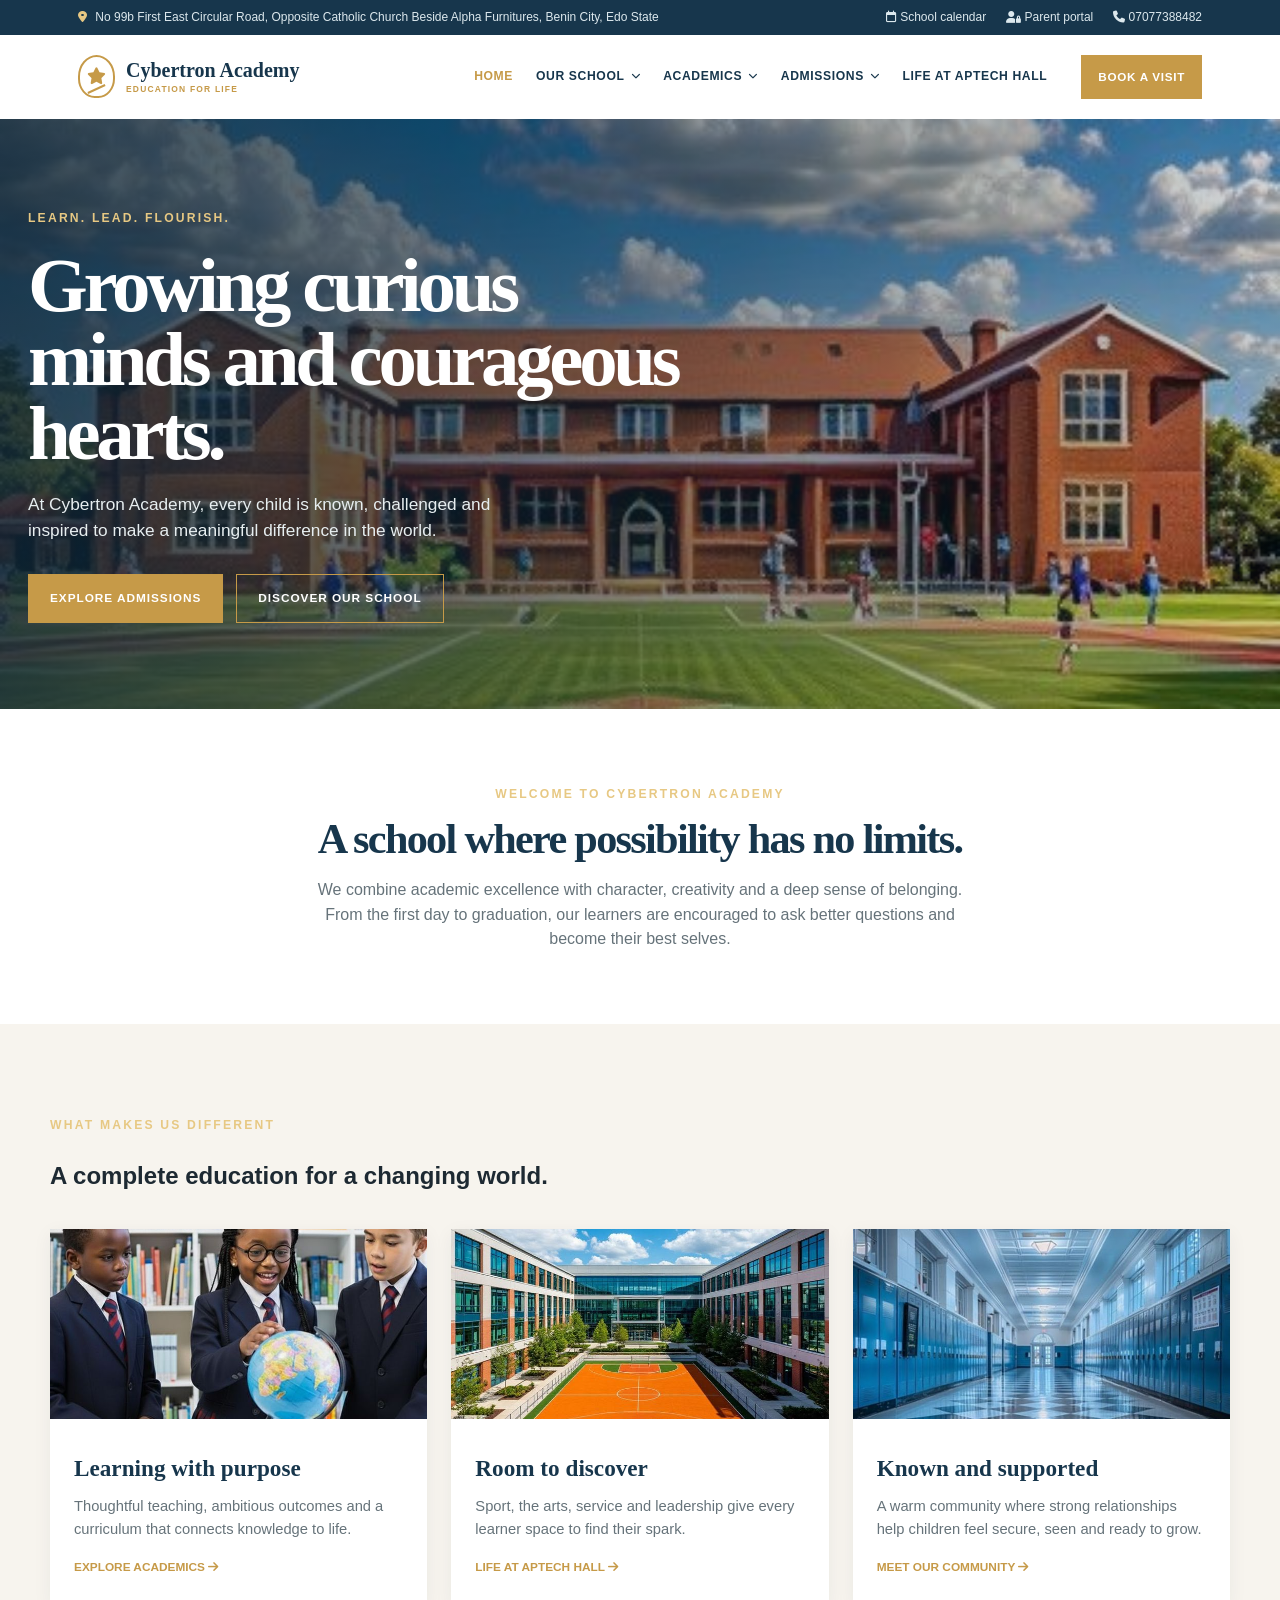
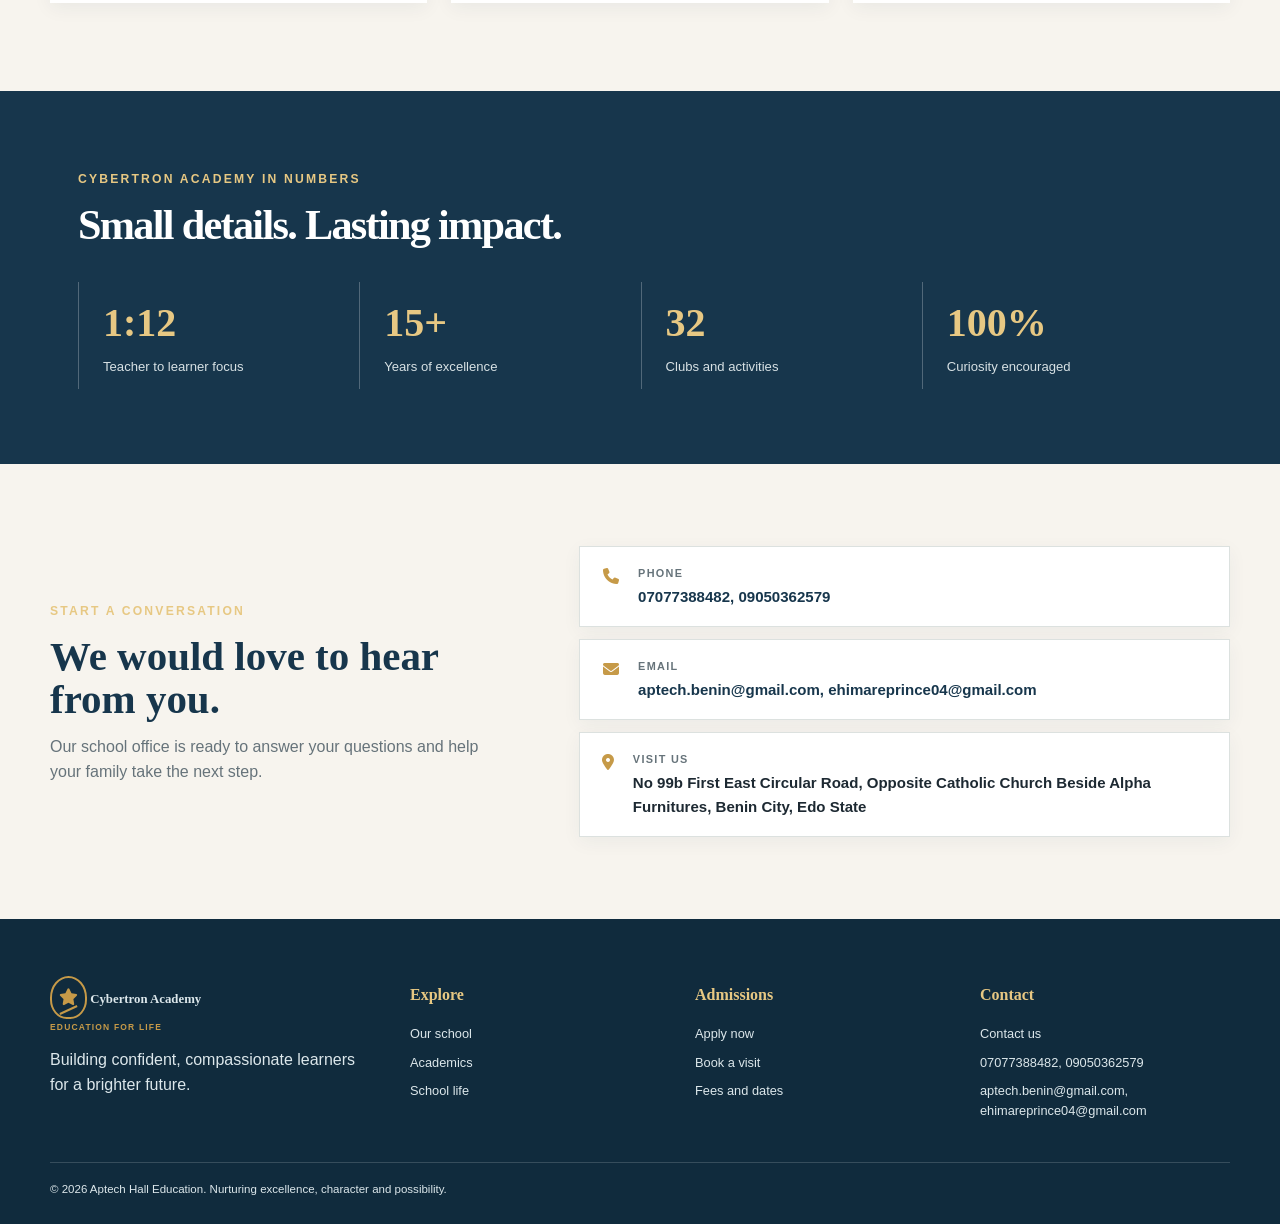
==== commit fb3eb8bb: "Added contact" ====
--- a/templates/index.html
+++ b/templates/index.html
@@ -137,14 +137,14 @@
                 <p>Our school office is ready to answer your questions and help your family take the next step.</p>
             </div>
             <div class="school-contact-list">
-                <a class="school-contact-item" href="tel:07077388482">
+                <div class="school-contact-item">
                     <i class="fa-solid fa-phone"></i>
-                    <span><small>Phone</small>07077388482</span>
-                </a>
-                <a class="school-contact-item" href="mailto:aptech.benin@gmail.com">
+                    <span><small>Phone</small><span class="school-contact-values"><a href="tel:07077388482">07077388482</a>, <a href="tel:09050362579">09050362579</a></span></span>
+                </div>
+                <div class="school-contact-item">
                     <i class="fa-solid fa-envelope"></i>
-                    <span><small>Email</small>aptech.benin@gmail.com</span>
-                </a>
+                    <span><small>Email</small><span class="school-contact-values"><a href="mailto:aptech.benin@gmail.com">aptech.benin@gmail.com</a>, <a href="mailto:ehimareprince04@gmail.com">ehimareprince04@gmail.com</a></span></span>
+                </div>
                 <div class="school-contact-item school-contact-address">
                     <i class="fa-solid fa-location-dot"></i>
                     <span><small>Visit us</small>No 99b First East Circular Road, Opposite Catholic Church Beside Alpha Furnitures, Benin City, Edo State</span>
@@ -177,8 +177,8 @@
             <div>
                 <h3>Contact</h3>
                 <a href="company.html">Contact us</a>
-                <a href="tel:07077388482">07077388482</a>
-                <a href="mailto:aptech.benin@gmail.com">aptech.benin@gmail.com</a>
+                <a href="tel:07077388482">07077388482, 09050362579</a>
+                <a href="mailto:aptech.benin@gmail.com">aptech.benin@gmail.com, ehimareprince04@gmail.com</a>
             </div>
         </div>
         <div class="school-container school-footer-bottom">© 2026 Aptech Hall Education. Nurturing excellence, character and possibility.</div>
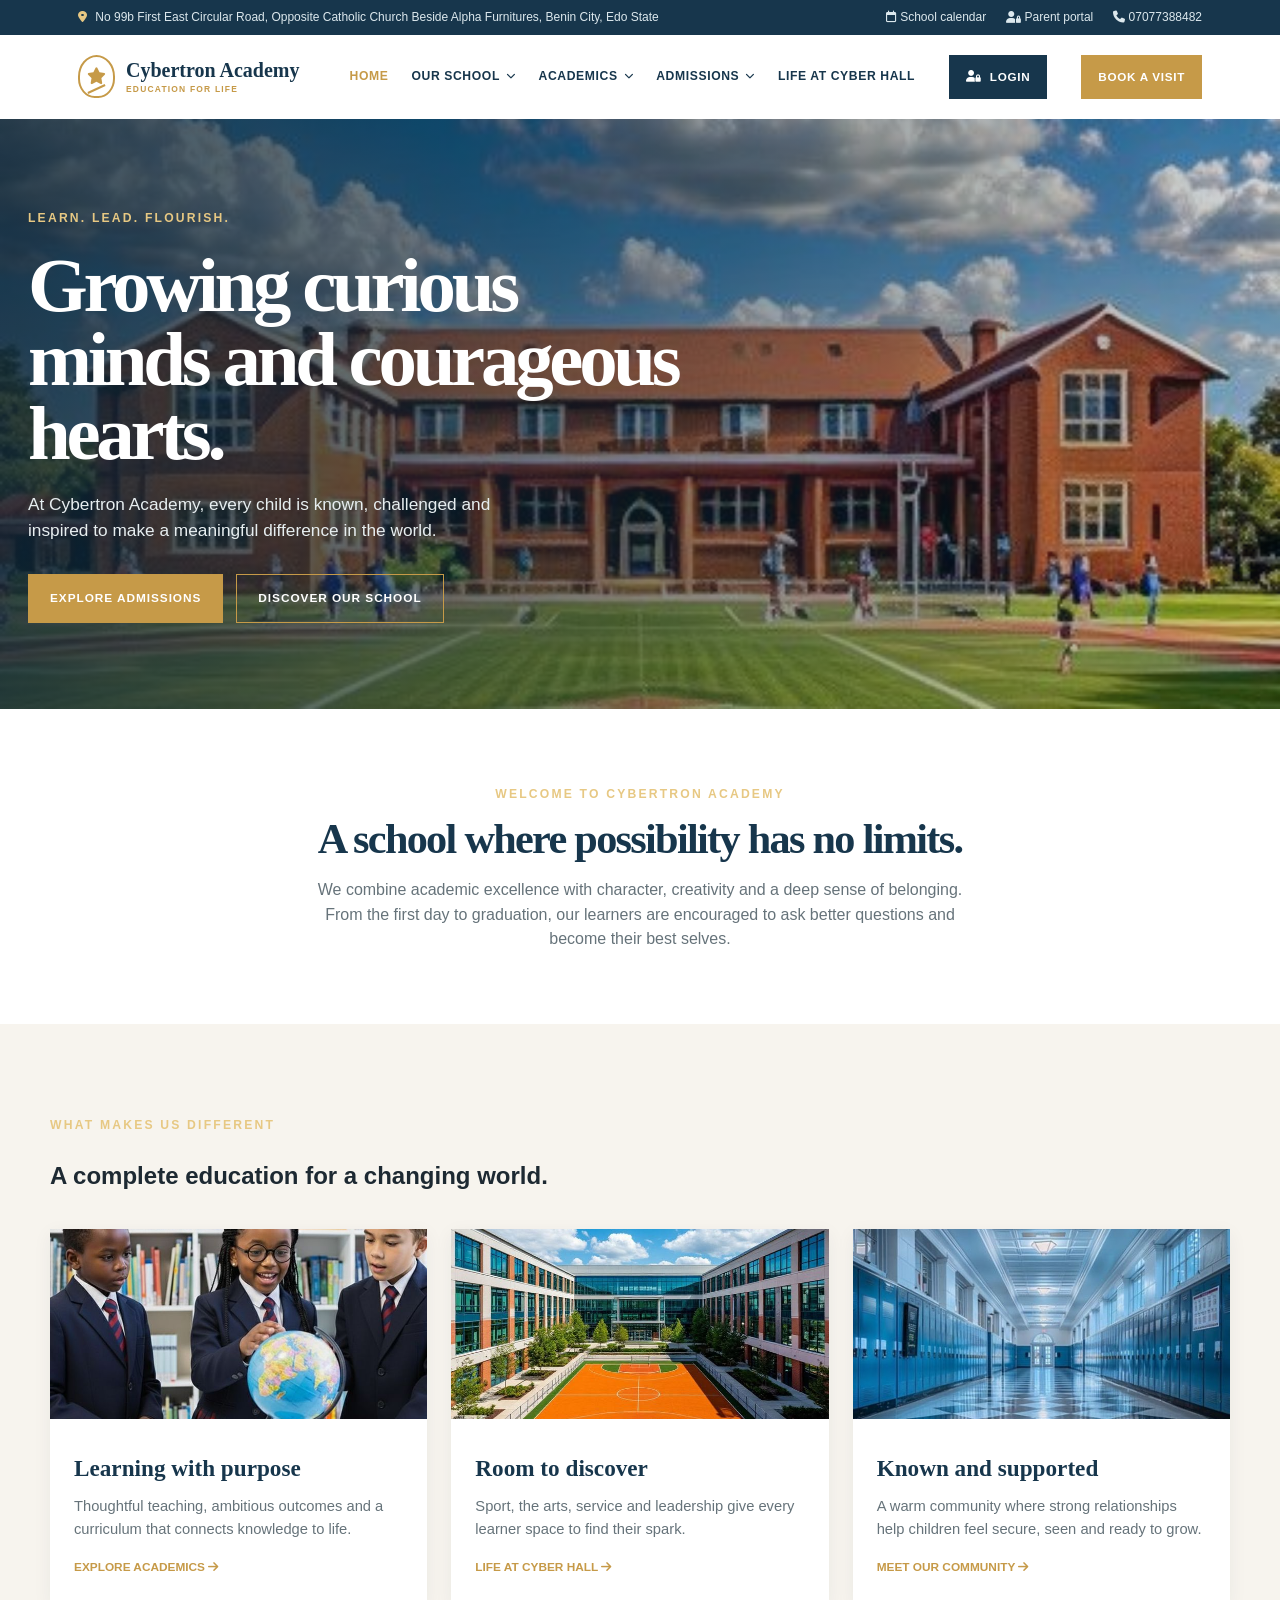
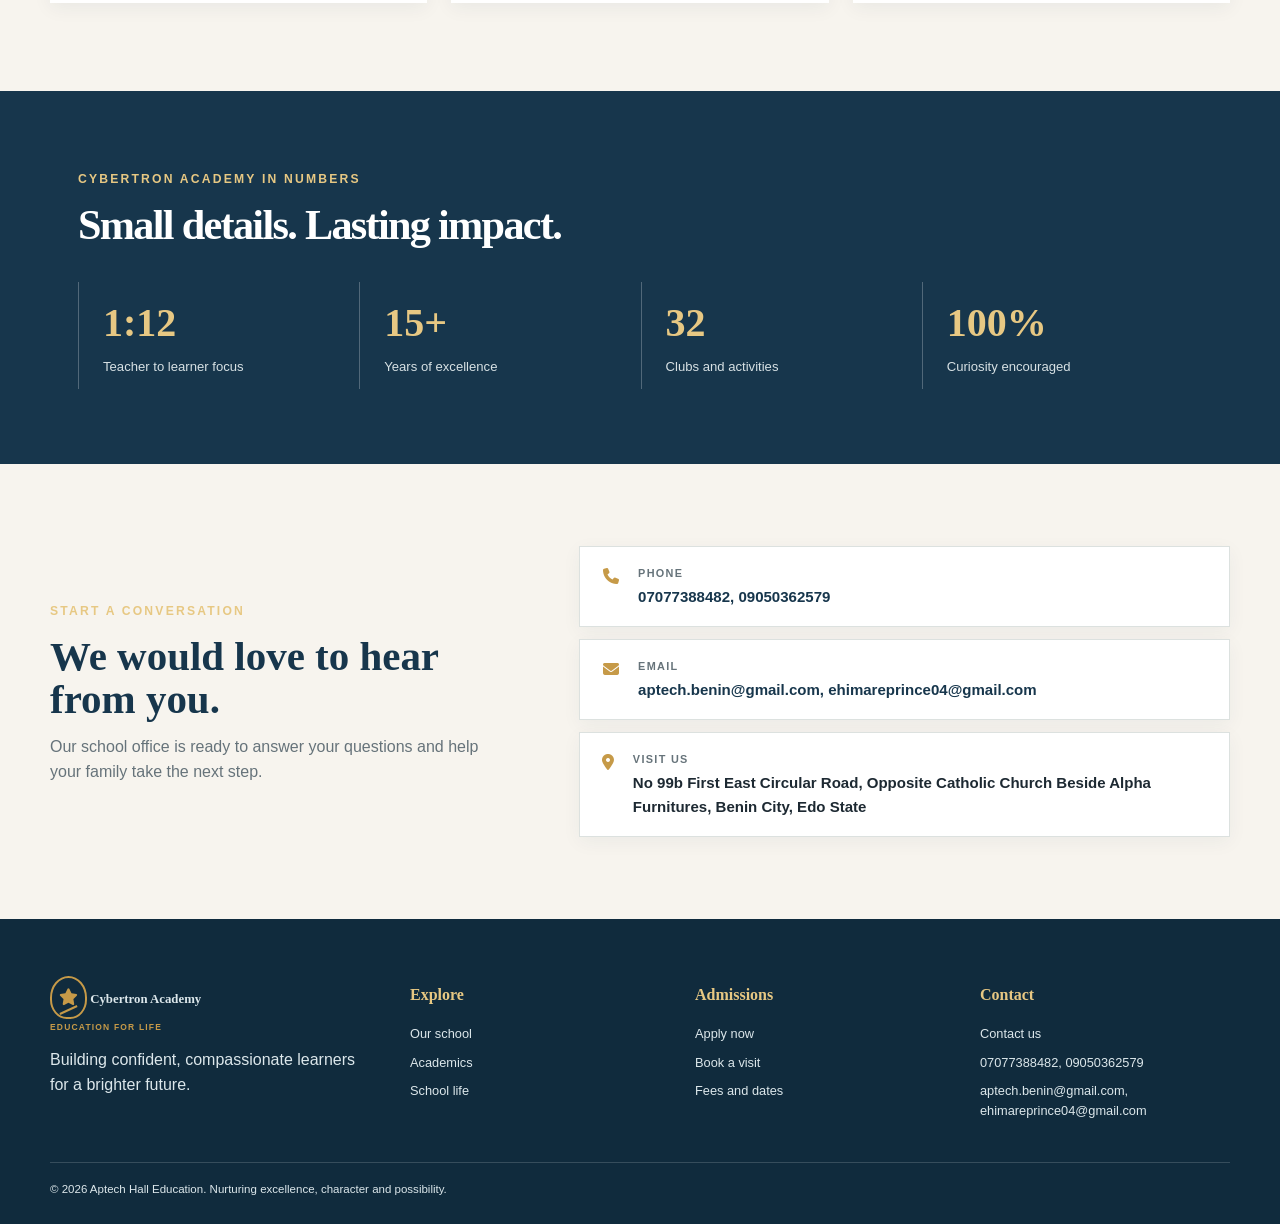
==== commit c82885c8: "Correct" ====
--- a/templates/index.html
+++ b/templates/index.html
@@ -57,8 +57,9 @@
                         <li><a href="resources.html">Fees &amp; dates</a></li>
                     </ul>
                 </li>
-                <li><a href="resources.html">Life at Aptech Hall</a></li>
+                <li><a href="resources.html">Life at Cyber Hall</a></li>
             </ul>
+            <a class="school-nav-button school-nav-login" href="login.html"><i class="fa-solid fa-user-lock"></i> Login</a>
             <a class="school-nav-button" href="register.html">Book a visit</a>
         </nav>
     </header>
@@ -101,7 +102,7 @@
                     <div class="school-card-body">
                         <h3>Room to discover</h3>
                         <p>Sport, the arts, service and leadership give every learner space to find their spark.</p>
-                        <a class="school-card-link" href="resources.html">Life at Aptech Hall <i class="fa-solid fa-arrow-right"></i></a>
+                        <a class="school-card-link" href="resources.html">Life at Cyber Hall <i class="fa-solid fa-arrow-right"></i></a>
                     </div>
                 </article>
                 <article class="school-card">
--- a/static/CSS/school.css
+++ b/static/CSS/school.css
@@ -167,6 +167,9 @@
 .school-nav-button {
   background: var(--school-gold);
   color: #fff;
+  display: inline-flex;
+  align-items: center;
+  gap: 8px;
   font-size: 0.73rem;
   font-weight: 800;
   letter-spacing: 0.06em;
@@ -175,6 +178,12 @@
 }
 .school-nav-button:hover {
   background: var(--school-navy);
+}
+.school-nav-login {
+  background: var(--school-navy);
+}
+.school-nav-login:hover {
+  background: var(--school-gold);
 }
 .school-mobile-toggle {
   background: none;
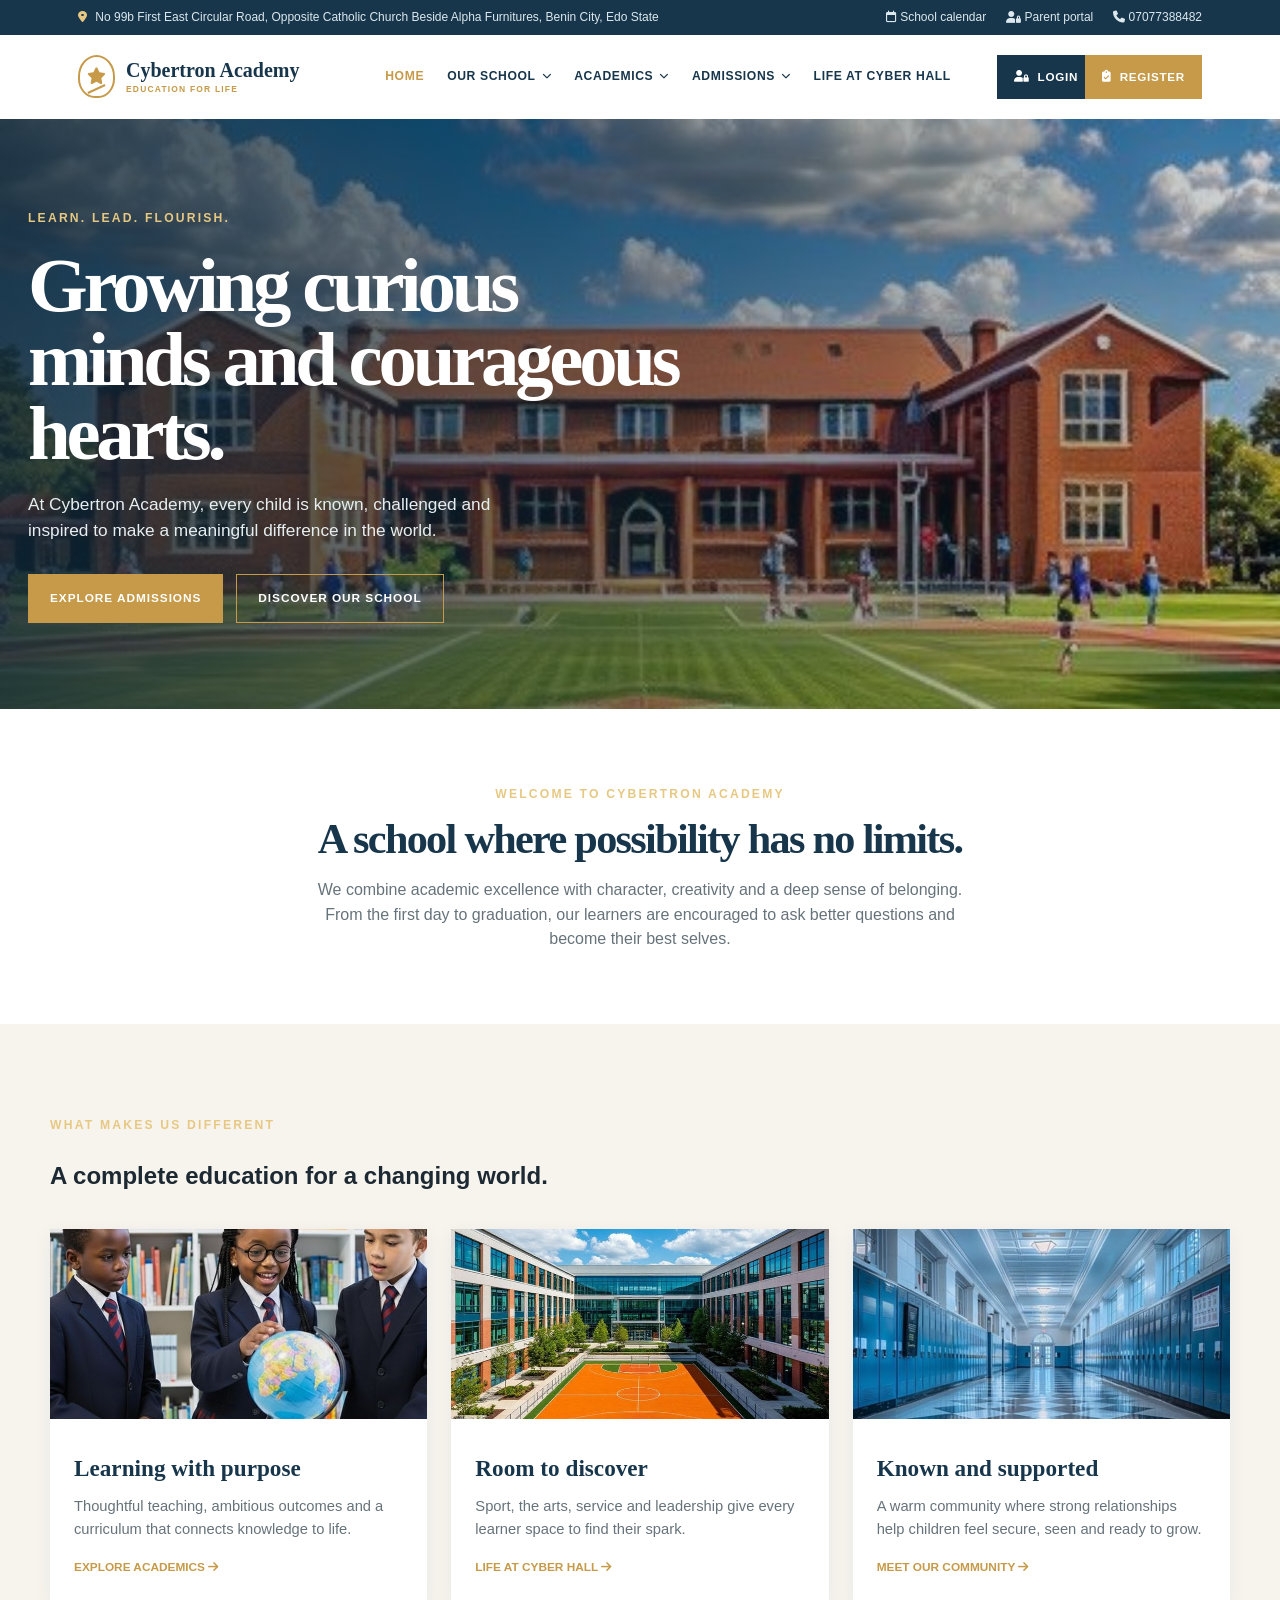
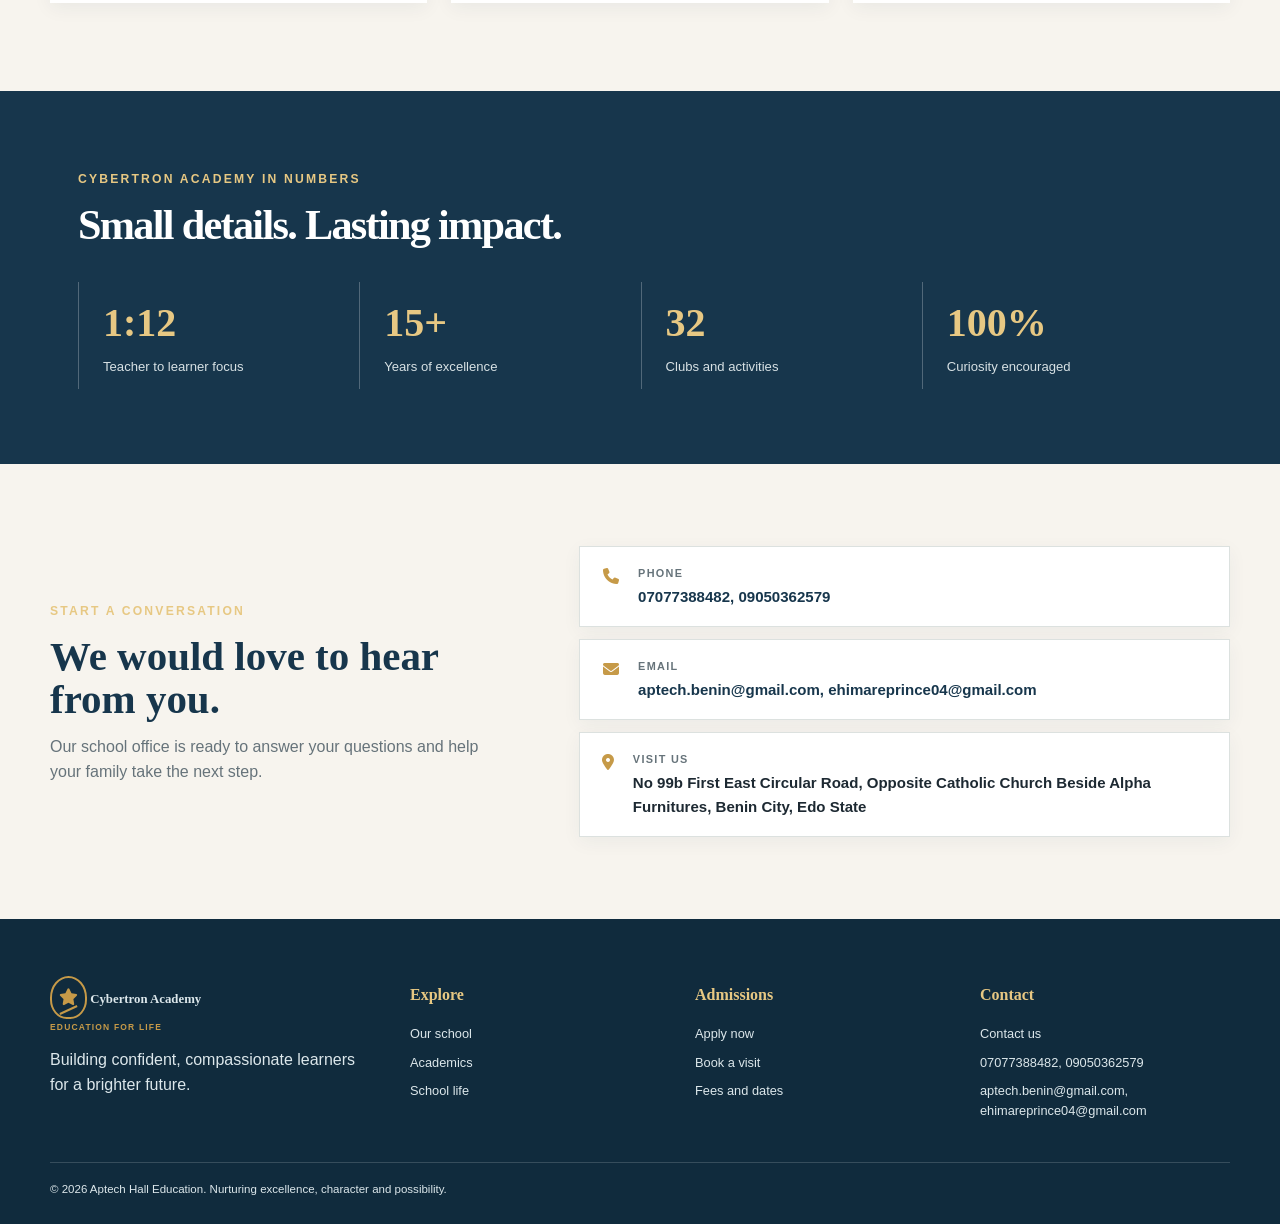
==== commit a7f72b9f: "Edited" ====
--- a/templates/index.html
+++ b/templates/index.html
@@ -59,8 +59,10 @@
                 </li>
                 <li><a href="resources.html">Life at Cyber Hall</a></li>
             </ul>
-            <a class="school-nav-button school-nav-login" href="login.html"><i class="fa-solid fa-user-lock"></i> Login</a>
-            <a class="school-nav-button" href="register.html">Book a visit</a>
+            <div class="school-nav-actions">
+                <a class="school-nav-button school-nav-login" href="login.html"><i class="fa-solid fa-user-lock"></i> Login</a>
+                <a class="school-nav-button" href="register.html"><i class="fa-solid fa-clipboard-check"></i> Register</a>
+            </div>
         </nav>
     </header>
 
--- a/static/CSS/school.css
+++ b/static/CSS/school.css
@@ -179,6 +179,14 @@
 .school-nav-button:hover {
   background: var(--school-navy);
 }
+.school-nav-actions {
+  align-items: center;
+  display: flex;
+  margin-left: 12px;
+}
+.school-nav-actions .school-nav-button + .school-nav-button {
+  margin-left: -10px;
+}
 .school-nav-login {
   background: var(--school-navy);
 }
